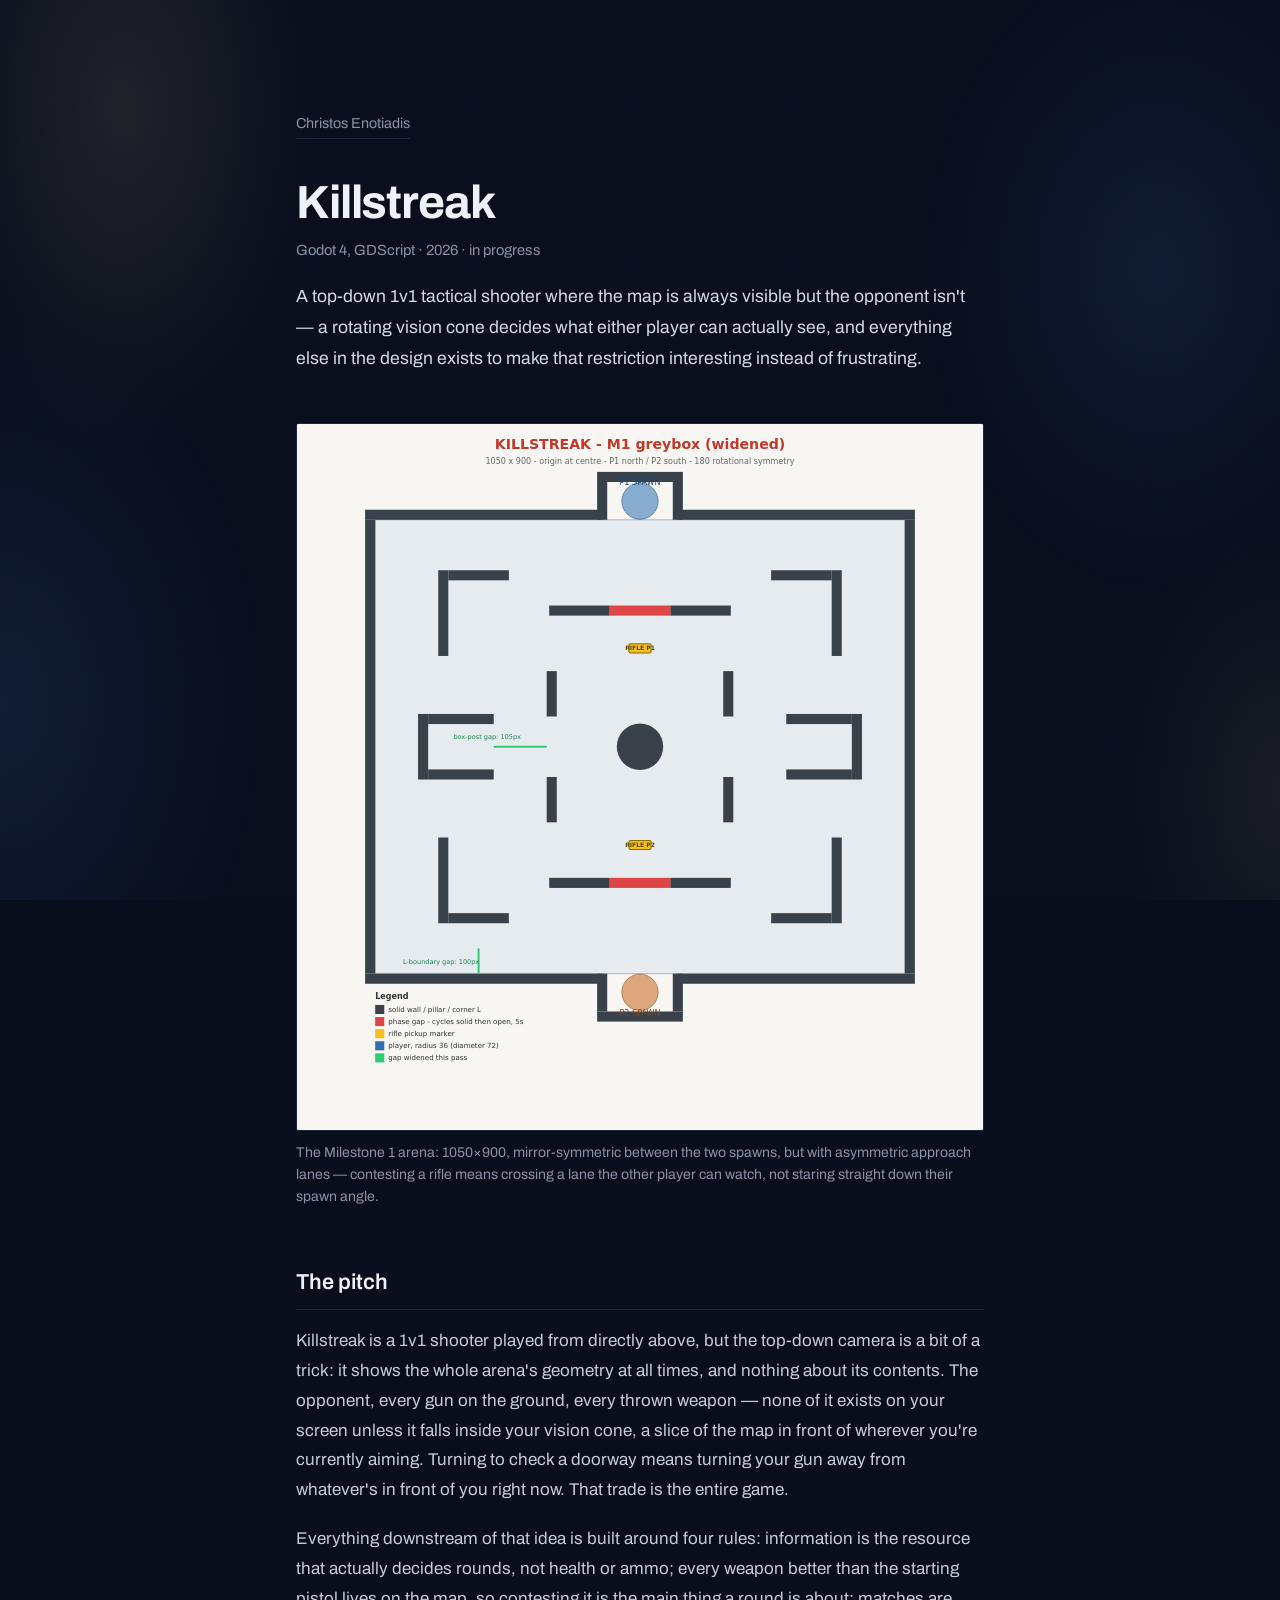
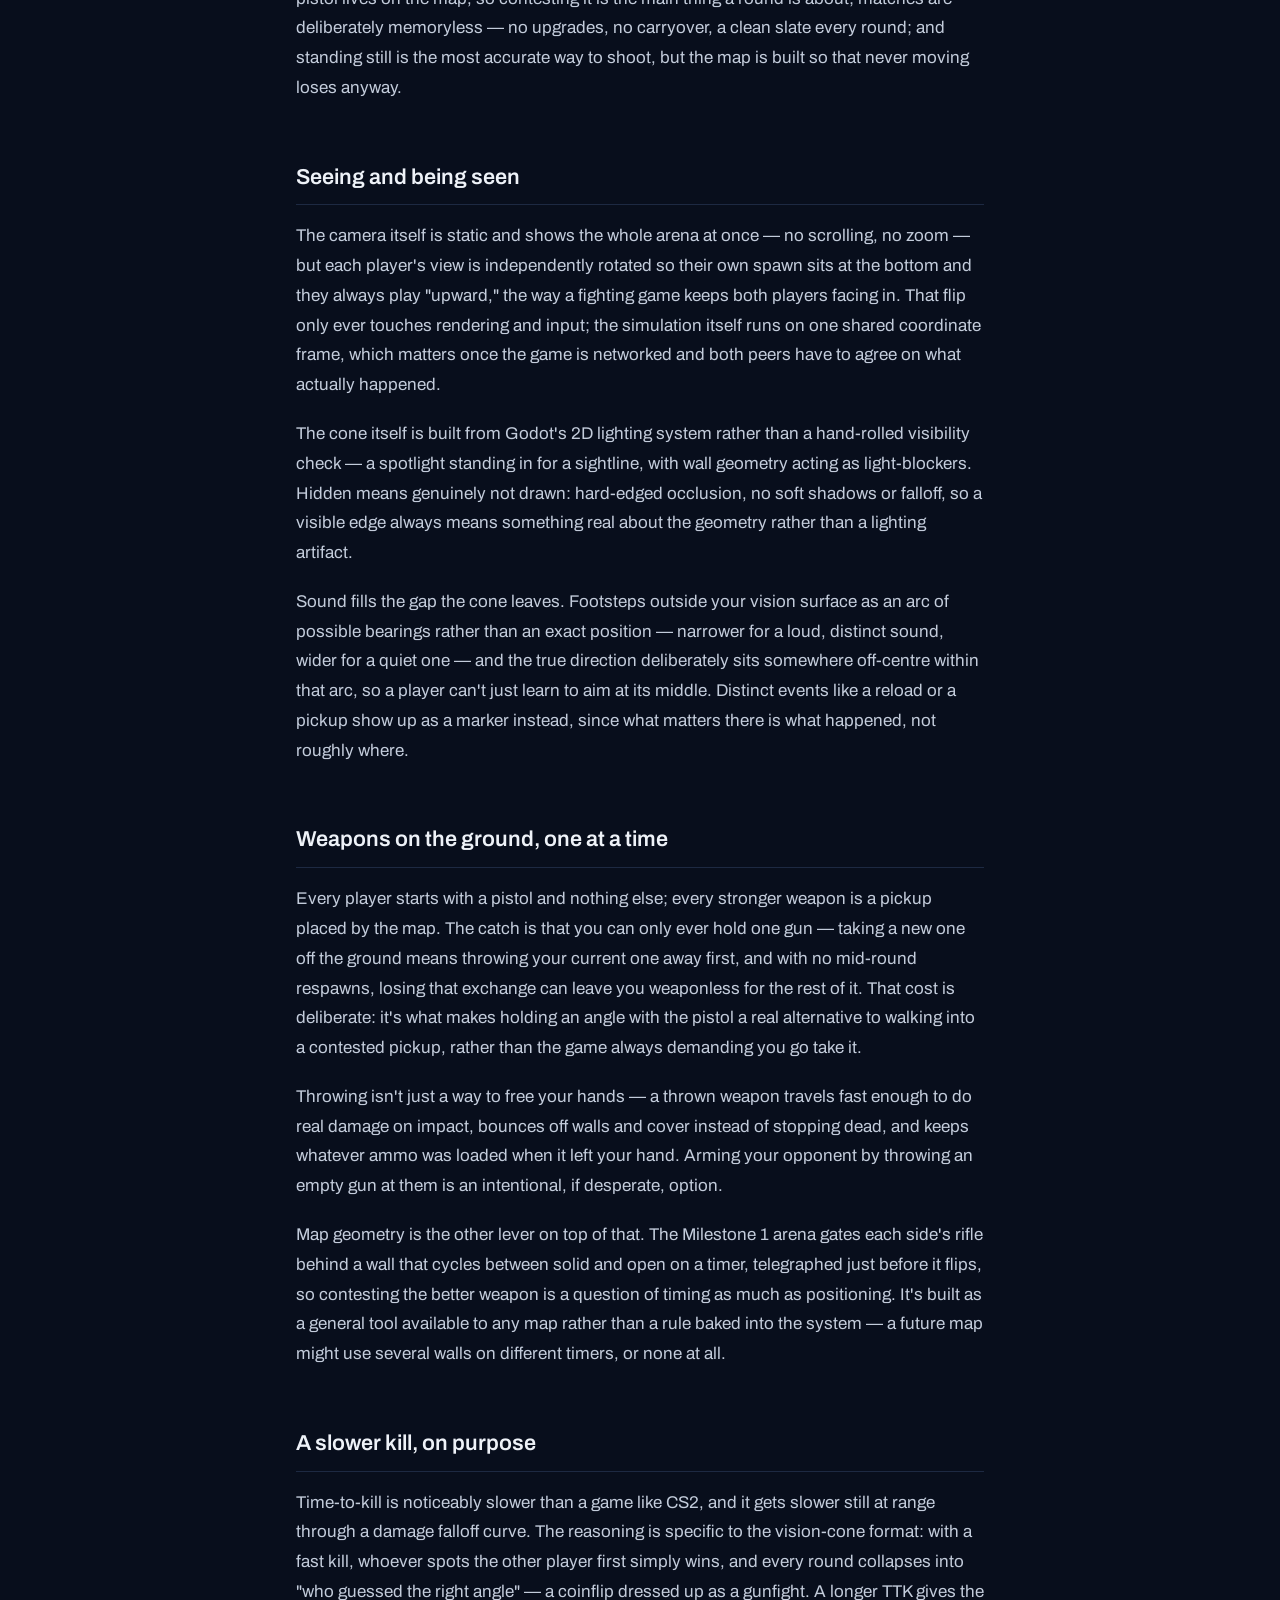
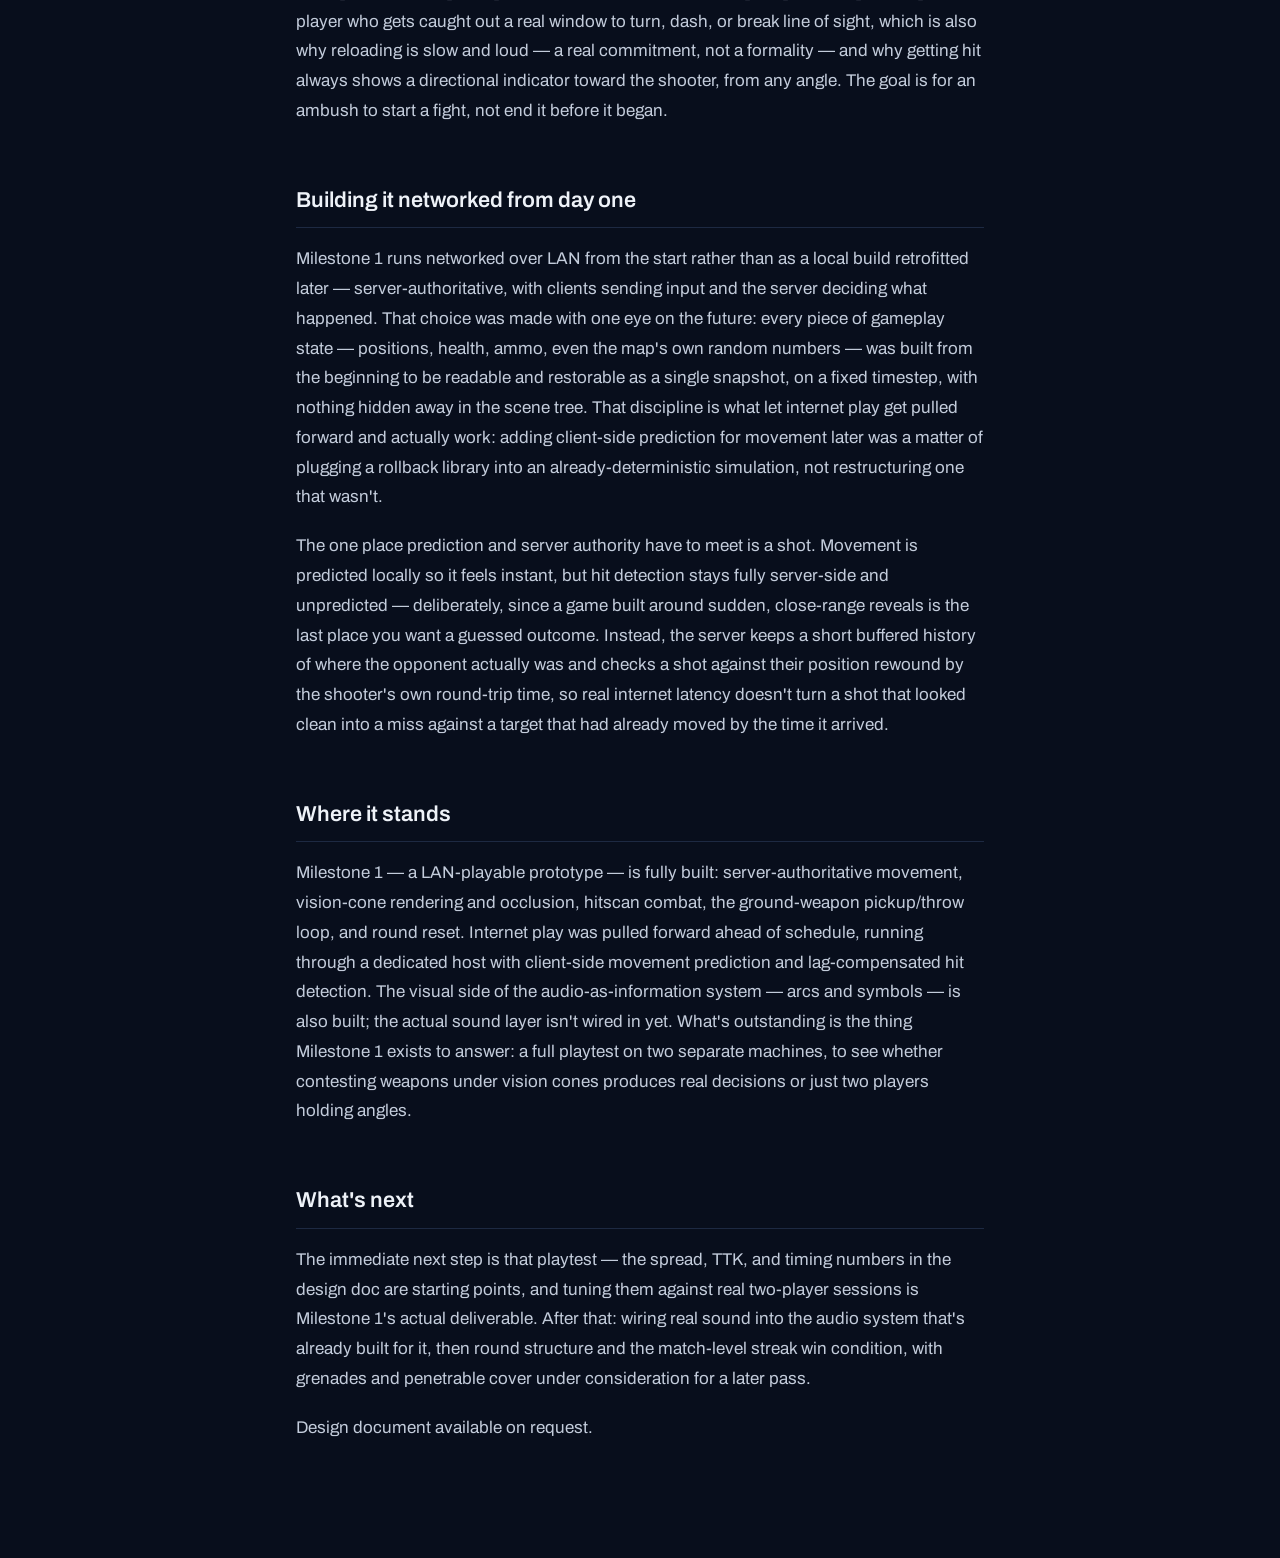
==== killstreak/killstreak.html @ 345179ff "Add Killstreak project page New writeup covering the vision-cone information design, ground-weapon e" ====
<!DOCTYPE html>
<html lang="en">
<head>
<meta charset="utf-8">
<meta name="viewport" content="width=device-width, initial-scale=1">
<title>Killstreak — Christos Enotiadis</title>
<meta name="description" content="A top-down 1v1 tactical shooter where a rotating vision cone decides what either player can see — server-authoritative networking, a ground-weapon economy, and sound standing in for sight.">
<link rel="preconnect" href="https://fonts.googleapis.com">
<link rel="preconnect" href="https://fonts.gstatic.com" crossorigin>
<link href="https://fonts.googleapis.com/css2?family=Archivo:wght@400;500;600&family=Archivo+Expanded:wght@600;700&display=swap" rel="stylesheet">
<link rel="stylesheet" href="/styles.css">
</head>
<body>

<div class="gutter gutter-left" aria-hidden="true"></div>
<div class="gutter gutter-right" aria-hidden="true"></div>
<div class="grain" aria-hidden="true"></div>

<main class="article">

  <a class="backlink" href="/">Christos Enotiadis</a>

  <header class="article-header">
    <h1>Killstreak</h1>
    <p class="article-meta">Godot 4, GDScript · 2026 · in progress</p>
    <p class="standfirst">A top-down 1v1 tactical shooter where the map is always visible but the opponent isn't — a rotating vision cone decides what either player can actually see, and everything else in the design exists to make that restriction interesting instead of frustrating.</p>
  </header>

  <figure>
    <img src="greybox.svg" alt="Top-down diagram of the Milestone 1 arena, showing mirrored spawns, a rifle pickup behind a phase wall on each side, corner cover, and a centre pillar">
    <figcaption>The Milestone 1 arena: 1050×900, mirror-symmetric between the two spawns, but with asymmetric approach lanes — contesting a rifle means crossing a lane the other player can watch, not staring straight down their spawn angle.</figcaption>
  </figure>

  <h2>The pitch</h2>

  <p>Killstreak is a 1v1 shooter played from directly above, but the top-down camera is a bit of a trick: it shows the whole arena's geometry at all times, and nothing about its contents. The opponent, every gun on the ground, every thrown weapon — none of it exists on your screen unless it falls inside your vision cone, a slice of the map in front of wherever you're currently aiming. Turning to check a doorway means turning your gun away from whatever's in front of you right now. That trade is the entire game.</p>

  <p>Everything downstream of that idea is built around four rules: information is the resource that actually decides rounds, not health or ammo; every weapon better than the starting pistol lives on the map, so contesting it is the main thing a round is about; matches are deliberately memoryless — no upgrades, no carryover, a clean slate every round; and standing still is the most accurate way to shoot, but the map is built so that never moving loses anyway.</p>

  <h2>Seeing and being seen</h2>

  <p>The camera itself is static and shows the whole arena at once — no scrolling, no zoom — but each player's view is independently rotated so their own spawn sits at the bottom and they always play "upward," the way a fighting game keeps both players facing in. That flip only ever touches rendering and input; the simulation itself runs on one shared coordinate frame, which matters once the game is networked and both peers have to agree on what actually happened.</p>

  <p>The cone itself is built from Godot's 2D lighting system rather than a hand-rolled visibility check — a spotlight standing in for a sightline, with wall geometry acting as light-blockers. Hidden means genuinely not drawn: hard-edged occlusion, no soft shadows or falloff, so a visible edge always means something real about the geometry rather than a lighting artifact.</p>

  <p>Sound fills the gap the cone leaves. Footsteps outside your vision surface as an arc of possible bearings rather than an exact position — narrower for a loud, distinct sound, wider for a quiet one — and the true direction deliberately sits somewhere off-centre within that arc, so a player can't just learn to aim at its middle. Distinct events like a reload or a pickup show up as a marker instead, since what matters there is what happened, not roughly where.</p>

  <h2>Weapons on the ground, one at a time</h2>

  <p>Every player starts with a pistol and nothing else; every stronger weapon is a pickup placed by the map. The catch is that you can only ever hold one gun — taking a new one off the ground means throwing your current one away first, and with no mid-round respawns, losing that exchange can leave you weaponless for the rest of it. That cost is deliberate: it's what makes holding an angle with the pistol a real alternative to walking into a contested pickup, rather than the game always demanding you go take it.</p>

  <p>Throwing isn't just a way to free your hands — a thrown weapon travels fast enough to do real damage on impact, bounces off walls and cover instead of stopping dead, and keeps whatever ammo was loaded when it left your hand. Arming your opponent by throwing an empty gun at them is an intentional, if desperate, option.</p>

  <p>Map geometry is the other lever on top of that. The Milestone 1 arena gates each side's rifle behind a wall that cycles between solid and open on a timer, telegraphed just before it flips, so contesting the better weapon is a question of timing as much as positioning. It's built as a general tool available to any map rather than a rule baked into the system — a future map might use several walls on different timers, or none at all.</p>

  <h2>A slower kill, on purpose</h2>

  <p>Time-to-kill is noticeably slower than a game like CS2, and it gets slower still at range through a damage falloff curve. The reasoning is specific to the vision-cone format: with a fast kill, whoever spots the other player first simply wins, and every round collapses into "who guessed the right angle" — a coinflip dressed up as a gunfight. A longer TTK gives the player who gets caught out a real window to turn, dash, or break line of sight, which is also why reloading is slow and loud — a real commitment, not a formality — and why getting hit always shows a directional indicator toward the shooter, from any angle. The goal is for an ambush to start a fight, not end it before it began.</p>

  <h2>Building it networked from day one</h2>

  <p>Milestone 1 runs networked over LAN from the start rather than as a local build retrofitted later — server-authoritative, with clients sending input and the server deciding what happened. That choice was made with one eye on the future: every piece of gameplay state — positions, health, ammo, even the map's own random numbers — was built from the beginning to be readable and restorable as a single snapshot, on a fixed timestep, with nothing hidden away in the scene tree. That discipline is what let internet play get pulled forward and actually work: adding client-side prediction for movement later was a matter of plugging a rollback library into an already-deterministic simulation, not restructuring one that wasn't.</p>

  <p>The one place prediction and server authority have to meet is a shot. Movement is predicted locally so it feels instant, but hit detection stays fully server-side and unpredicted — deliberately, since a game built around sudden, close-range reveals is the last place you want a guessed outcome. Instead, the server keeps a short buffered history of where the opponent actually was and checks a shot against their position rewound by the shooter's own round-trip time, so real internet latency doesn't turn a shot that looked clean into a miss against a target that had already moved by the time it arrived.</p>

  <h2>Where it stands</h2>

  <p>Milestone 1 — a LAN-playable prototype — is fully built: server-authoritative movement, vision-cone rendering and occlusion, hitscan combat, the ground-weapon pickup/throw loop, and round reset. Internet play was pulled forward ahead of schedule, running through a dedicated host with client-side movement prediction and lag-compensated hit detection. The visual side of the audio-as-information system — arcs and symbols — is also built; the actual sound layer isn't wired in yet. What's outstanding is the thing Milestone 1 exists to answer: a full playtest on two separate machines, to see whether contesting weapons under vision cones produces real decisions or just two players holding angles.</p>

  <h2>What's next</h2>

  <p>The immediate next step is that playtest — the spread, TTK, and timing numbers in the design doc are starting points, and tuning them against real two-player sessions is Milestone 1's actual deliverable. After that: wiring real sound into the audio system that's already built for it, then round structure and the match-level streak win condition, with grenades and penetrable cover under consideration for a later pass.</p>

  <p>Design document available on request.</p>

</main>

</body>
</html>
---- styles.css ----
/* ---------------------------------------------------------------
   Christos Enotiadis — bisbouras.github.io
   --------------------------------------------------------------- */

:root {
  --night:      #080e1c;  /* page background */
  --night-lift: #101a30;  /* raised surfaces, card fills */
  --ghost:      #16233f;  /* the Bisbo wordmark — just above the background */
  --beam:       #f0c98a;  /* warm light, used sparingly */
  --dust:       #d2d9e6;  /* body text */
  --dust-dim:   #8792a6;  /* secondary text */
  --edge:       #1d2942;  /* hairlines and card borders */
}

* { box-sizing: border-box; }

html {
  -webkit-text-size-adjust: 100%;
  scroll-behavior: smooth;
}

body {
  margin: 0;
  min-height: 100vh;
  background: var(--night);
  color: var(--dust);
  font-family: "Archivo", system-ui, sans-serif;
  font-size: 17px;
  line-height: 1.6;
  overflow-x: hidden;
}

/* ---------------------------------------------------------------
   Gutters — fixed light layers the content scrolls over
   --------------------------------------------------------------- */

.gutter {
  position: fixed;
  top: 0;
  bottom: 0;
  width: 32vw;
  pointer-events: none;
  z-index: 0;
}

.gutter-left {
  left: 0;
  background:
    radial-gradient(70% 55% at 30% 12%, rgba(240, 201, 138, 0.10), transparent 70%),
    radial-gradient(90% 60% at 0% 78%, rgba(70, 110, 190, 0.14), transparent 72%);
}

.gutter-right {
  right: 0;
  background:
    radial-gradient(80% 50% at 70% 30%, rgba(70, 110, 190, 0.13), transparent 72%),
    radial-gradient(60% 45% at 100% 88%, rgba(240, 201, 138, 0.07), transparent 70%);
}

@media (max-width: 900px) {
  .gutter { display: none; }
}

/* Fine grain over everything, per the renderer's unclamped estimator */
.grain {
  position: fixed;
  inset: 0;
  z-index: 1;
  pointer-events: none;
  opacity: 0.28;
  mix-blend-mode: overlay;
  background-image: url("data:image/svg+xml,%3Csvg xmlns='http://www.w3.org/2000/svg' width='160' height='160'%3E%3Cfilter id='n'%3E%3CfeTurbulence type='fractalNoise' baseFrequency='0.85' numOctaves='3'/%3E%3C/filter%3E%3Crect width='160' height='160' filter='url(%23n)' opacity='0.5'/%3E%3C/svg%3E");
}

/* ---------------------------------------------------------------
   Shell
   --------------------------------------------------------------- */

main {
  position: relative;
  z-index: 2;
  max-width: 42rem;
  margin: 0 auto;
  padding: clamp(3.5rem, 12vh, 7rem) 1.5rem 6rem;
}

/* ---------------------------------------------------------------
   Intro
   --------------------------------------------------------------- */

.intro {
  display: flex;
  align-items: flex-start;
  justify-content: space-between;
  gap: 2rem;
  margin-bottom: 3rem;
}

.nameplate { min-width: 0; }

h1 {
  font-family: "Archivo Expanded", "Archivo", system-ui, sans-serif;
  font-weight: 700;
  font-size: clamp(2.1rem, 7vw, 3.5rem);
  line-height: 0.95;
  letter-spacing: -0.025em;
  margin: 0;
  color: #eef2f8;
}

h1 span { display: block; }

.handle {
  font-family: "Archivo Expanded", "Archivo", system-ui, sans-serif;
  font-weight: 700;
  font-size: clamp(2.6rem, 9vw, 4.6rem);
  line-height: 0.9;
  letter-spacing: -0.03em;
  color: var(--ghost);
  margin: 0.15em 0 0 -0.035em;
  user-select: none;
}

.catchline {
  color: var(--dust);
  margin: 1.4rem 0 0;
  max-width: 30rem;
}

.portrait {
  flex: 0 0 auto;
  margin: 0;
  width: clamp(6rem, 16vw, 8.5rem);
}

.portrait img {
  display: block;
  width: 100%;
  aspect-ratio: 1 / 1;
  object-fit: cover;
  border-radius: 50%;
  background: var(--night-lift);
  border: 1px solid var(--edge);
}

@media (max-width: 560px) {
  .intro { flex-direction: column-reverse; align-items: flex-start; gap: 1.5rem; }
}

/* ---------------------------------------------------------------
   Bio
   --------------------------------------------------------------- */

.bio {
  color: var(--dust-dim);
  max-width: 34rem;
  margin: 0 0 4rem;
}

/* ---------------------------------------------------------------
   Sections
   --------------------------------------------------------------- */

.section { margin-bottom: 4rem; }

.section h2 {
  font-size: 0.95rem;
  font-weight: 600;
  color: var(--dust-dim);
  margin: 0 0 1.5rem;
  padding-bottom: 0.6rem;
  border-bottom: 1px solid var(--edge);
}

/* Work cards */

.cards {
  display: grid;
  grid-template-columns: repeat(auto-fit, minmax(15rem, 1fr));
  gap: 1rem;
}

.card {
  display: block;
  padding: 1.35rem 1.4rem 1.2rem;
  background: var(--night-lift);
  border: 1px solid var(--edge);
  border-radius: 3px;
  text-decoration: none;
  color: inherit;
}

.card:hover { border-color: rgba(240, 201, 138, 0.5); }

.card h3 {
  font-family: "Archivo Expanded", "Archivo", system-ui, sans-serif;
  font-weight: 600;
  font-size: 1.08rem;
  line-height: 1.25;
  margin: 0 0 0.6rem;
  color: #eef2f8;
}

.card p {
  margin: 0;
  font-size: 0.95rem;
  color: var(--dust-dim);
}

.card-meta {
  display: inline-block;
  color: var(--dust-dim) !important;
  border: 1px solid var(--edge);
  border-radius: 2px;
  padding: 0.15rem 0.5rem;
  opacity: 1;
}

/* Experience entries */

.entry h3 {
  font-family: "Archivo Expanded", "Archivo", system-ui, sans-serif;
  font-weight: 600;
  font-size: 1.08rem;
  margin: 0;
  color: #eef2f8;
}

.entry-role {
  font-family: "Archivo", system-ui, sans-serif;
  font-weight: 400;
  color: var(--dust-dim);
}

.entry-meta {
  margin: 0.2rem 0 0.7rem;
  font-size: 0.9rem;
  color: var(--dust-dim);
}

.entry p:last-child {
  margin: 0;
  color: var(--dust-dim);
  max-width: 34rem;
}

/* Contact */

.contact {
  display: flex;
  flex-wrap: wrap;
  gap: 1.5rem;
  margin: 0;
  padding: 0;
  list-style: none;
}

.contact a {
  color: var(--dust);
  text-decoration: none;
  border-bottom: 1px solid var(--edge);
  padding-bottom: 2px;
  font-size: 0.97rem;
}

.contact a:hover { border-bottom-color: var(--beam); }

/* ---------------------------------------------------------------
   Accessibility
   --------------------------------------------------------------- */

a:focus-visible {
  outline: 2px solid var(--beam);
  outline-offset: 3px;
  border-radius: 1px;
}

@media (prefers-reduced-motion: reduce) {
  html { scroll-behavior: auto; }
}

/* ---------------------------------------------------------------
   Long-form writeups
   --------------------------------------------------------------- */

.article {
  max-width: 46rem;
  line-height: 1.75;
  color: #c3ccdb;
}

.backlink {
  display: inline-block;
  margin-bottom: 2.5rem;
  font-size: 0.9rem;
  color: var(--dust-dim);
  text-decoration: none;
  border-bottom: 1px solid var(--edge);
  padding-bottom: 2px;
}

.backlink:hover { border-bottom-color: var(--beam); }

.article-header { margin-bottom: 3rem; }

.article-header h1 {
  font-size: clamp(1.9rem, 5.5vw, 2.9rem);
  line-height: 1.05;
  margin: 0 0 0.6rem;
}

.article-meta {
  margin: 0;
  font-size: 0.92rem;
  color: var(--dust-dim);
}

.standfirst {
  font-size: 1.1rem;
  color: var(--dust);
  margin: 1.6rem 0 0;
}

.article h2 {
  font-family: "Archivo Expanded", "Archivo", system-ui, sans-serif;
  font-weight: 600;
  font-size: 1.35rem;
  color: #eef2f8;
  margin: 3.5rem 0 1rem;
  padding-bottom: 0.5rem;
  border-bottom: 1px solid var(--edge);
}

.article p { margin: 0 0 1.2rem; }

.article ol {
  margin: 0 0 1.5rem;
  padding-left: 1.3rem;
}

.article ol li {
  margin-bottom: 1.1rem;
  padding-left: 0.3rem;
}

.article ol li::marker { color: var(--dust-dim); }

.article strong { color: #eef2f8; font-weight: 600; }

.article code {
  font-family: ui-monospace, "SFMono-Regular", Menlo, Consolas, monospace;
  font-size: 0.88em;
  background: var(--night-lift);
  border: 1px solid var(--edge);
  border-radius: 2px;
  padding: 0.08em 0.35em;
  color: #dbe3f0;
}

/* Figures */

.article figure {
  margin: 2rem 0;
}

.article figure img {
  display: block;
  width: 100%;
  height: auto;
  border: 1px solid var(--edge);
  border-radius: 2px;
  background: var(--night-lift);
}

.article figcaption {
  margin-top: 0.7rem;
  font-size: 0.88rem;
  line-height: 1.55;
  color: var(--dust-dim);
}

/* Side-by-side comparison rows */

.compare {
  display: grid;
  gap: 0.9rem;
  margin: 2rem 0;
}

.compare-2 { grid-template-columns: repeat(2, 1fr); }
.compare-3 { grid-template-columns: repeat(3, 1fr); }

.compare figure { margin: 0; }

.compare figcaption { margin-top: 0.5rem; font-size: 0.83rem; }

@media (max-width: 640px) {
  .compare-2,
  .compare-3 { grid-template-columns: 1fr; }
}
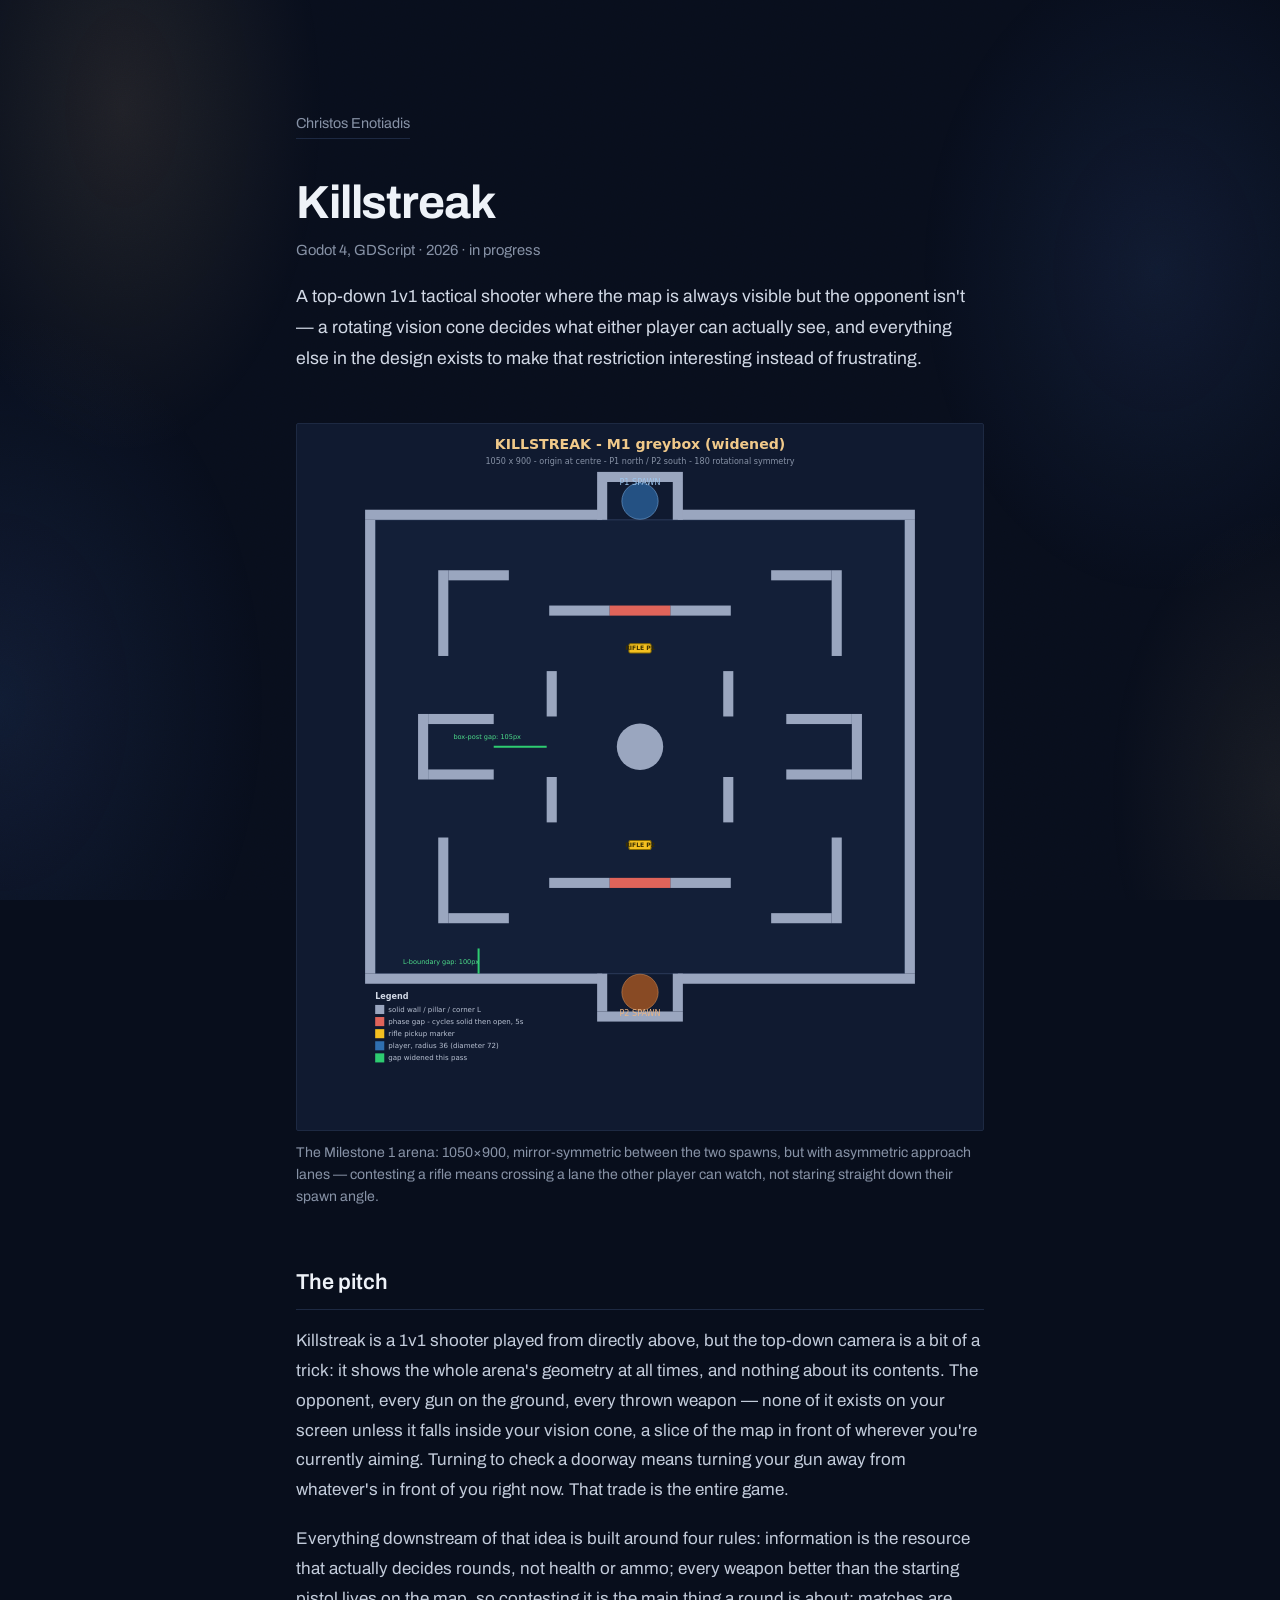
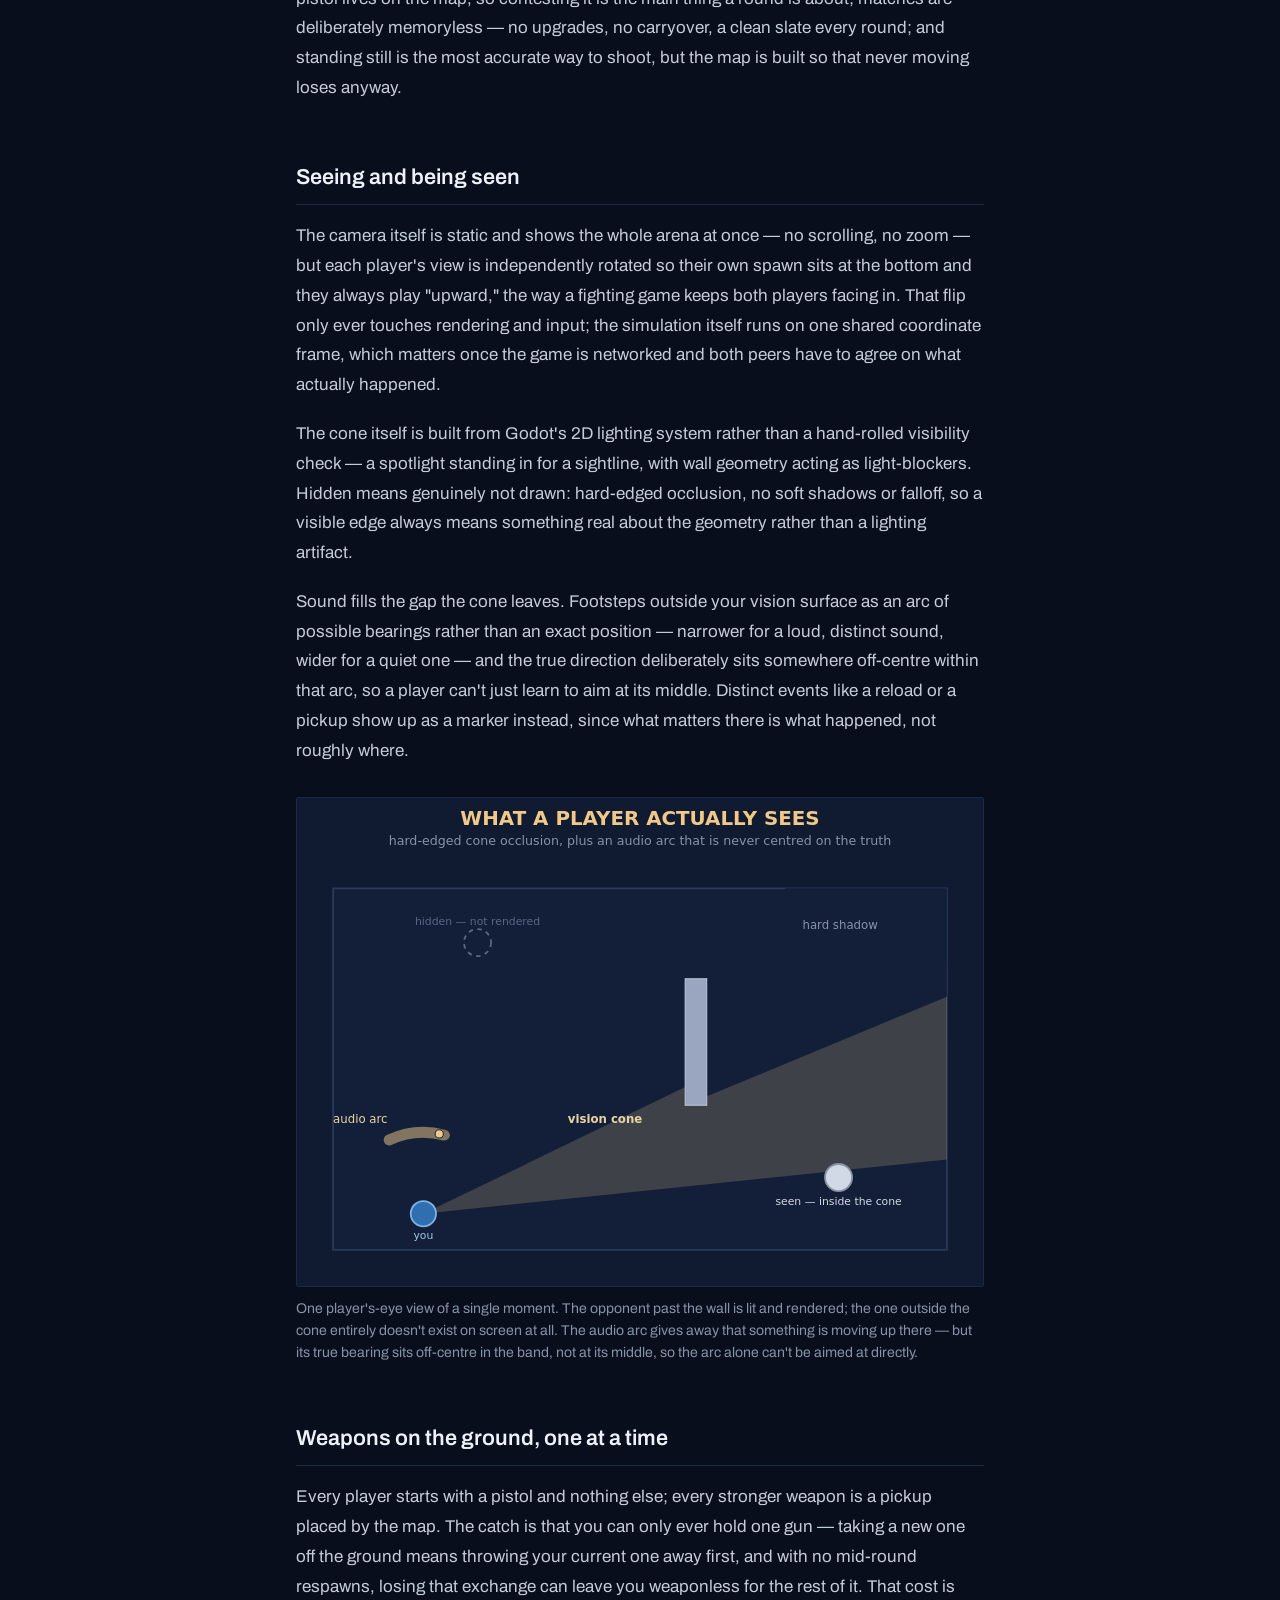
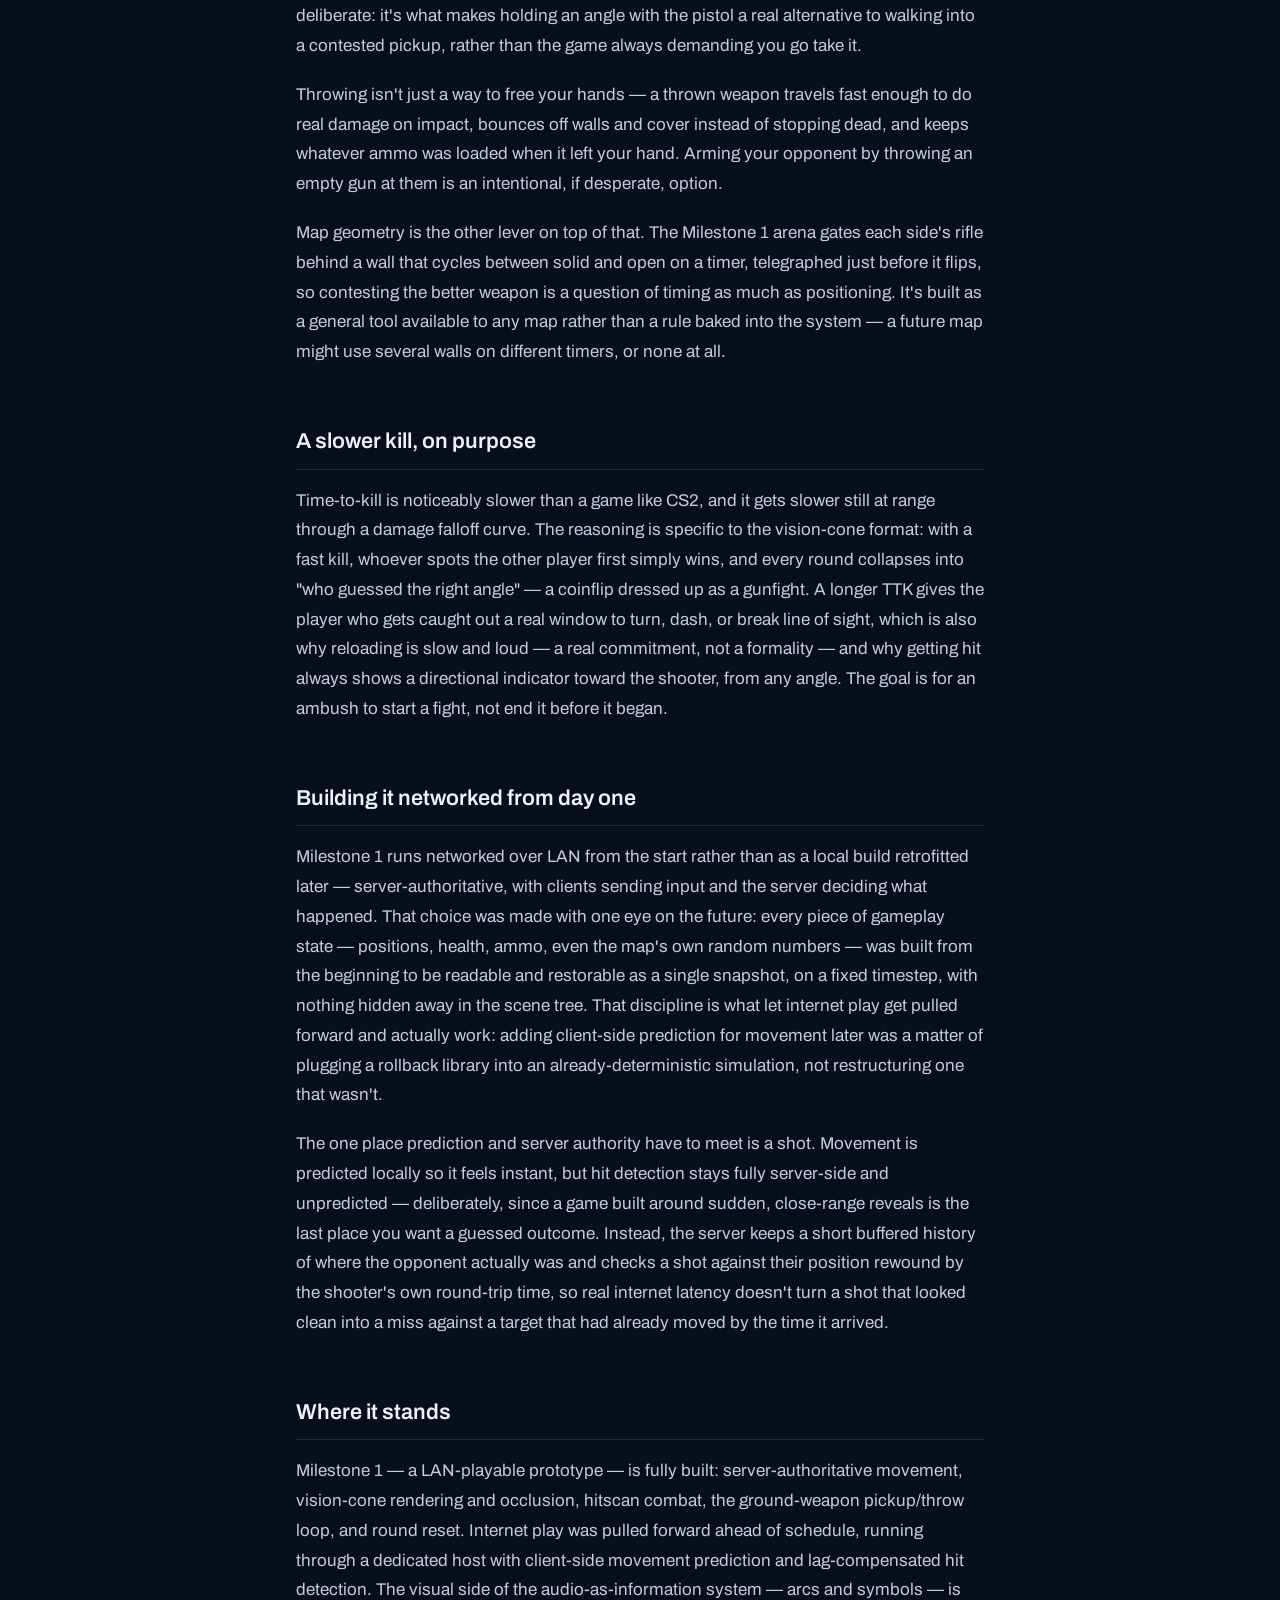
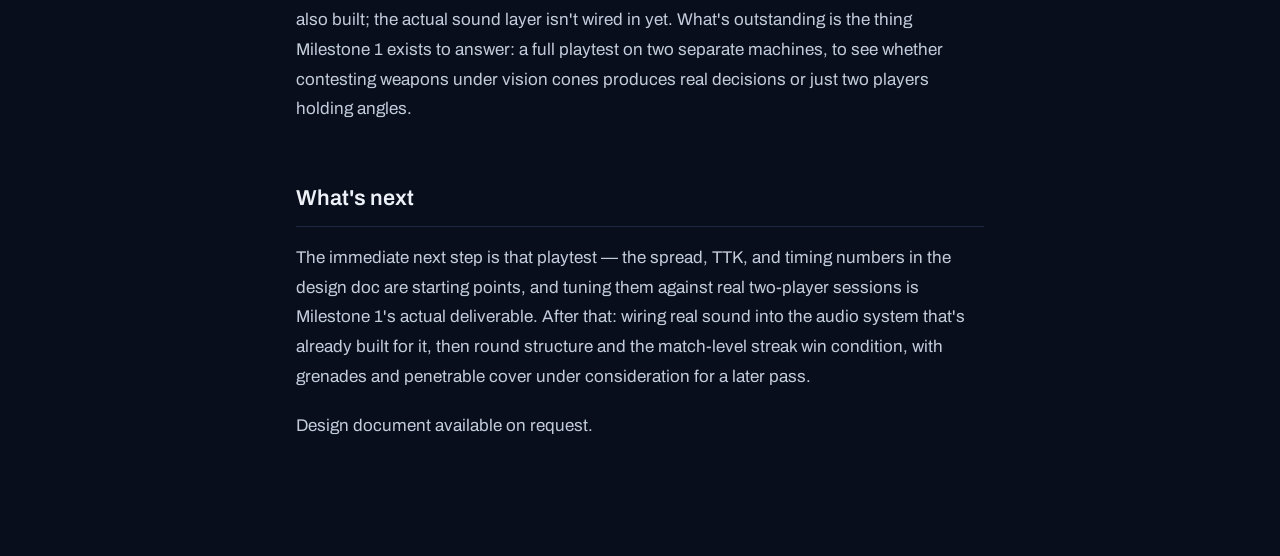
==== commit 19918823: "Restyle Killstreak page to match site's dark theme The arena diagram had a baked-in light background" ====
--- a/killstreak/killstreak.html
+++ b/killstreak/killstreak.html
@@ -45,6 +45,11 @@
 
   <p>Sound fills the gap the cone leaves. Footsteps outside your vision surface as an arc of possible bearings rather than an exact position — narrower for a loud, distinct sound, wider for a quiet one — and the true direction deliberately sits somewhere off-centre within that arc, so a player can't just learn to aim at its middle. Distinct events like a reload or a pickup show up as a marker instead, since what matters there is what happened, not roughly where.</p>
 
+  <figure>
+    <img src="vision-cone.svg" alt="Diagram of a player's vision cone hard-clipped by a wall's shadow, with a visible opponent inside the cone, a hidden opponent outside it, and an audio arc whose true bearing sits off-centre within the band">
+    <figcaption>One player's-eye view of a single moment. The opponent past the wall is lit and rendered; the one outside the cone entirely doesn't exist on screen at all. The audio arc gives away that something is moving up there — but its true bearing sits off-centre in the band, not at its middle, so the arc alone can't be aimed at directly.</figcaption>
+  </figure>
+
   <h2>Weapons on the ground, one at a time</h2>
 
   <p>Every player starts with a pistol and nothing else; every stronger weapon is a pickup placed by the map. The catch is that you can only ever hold one gun — taking a new one off the ground means throwing your current one away first, and with no mid-round respawns, losing that exchange can leave you weaponless for the rest of it. That cost is deliberate: it's what makes holding an angle with the pistol a real alternative to walking into a contested pickup, rather than the game always demanding you go take it.</p>
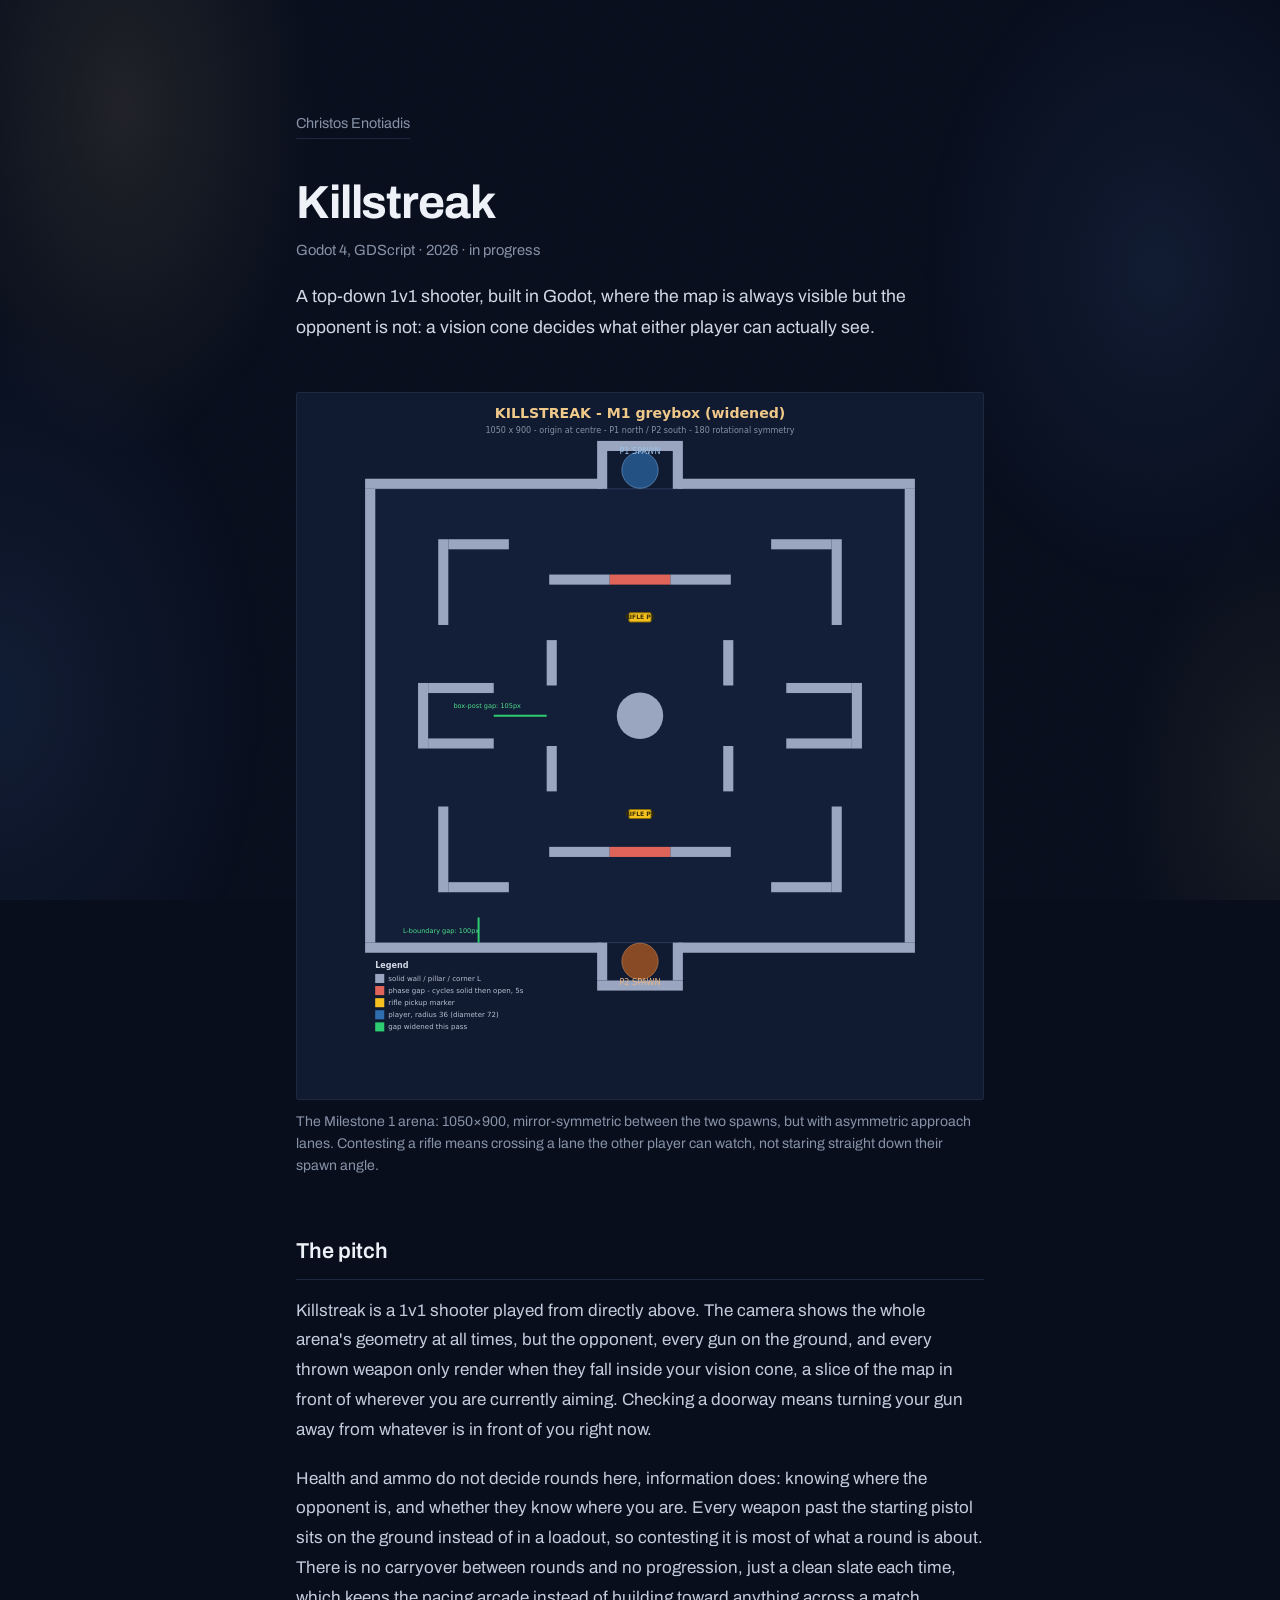
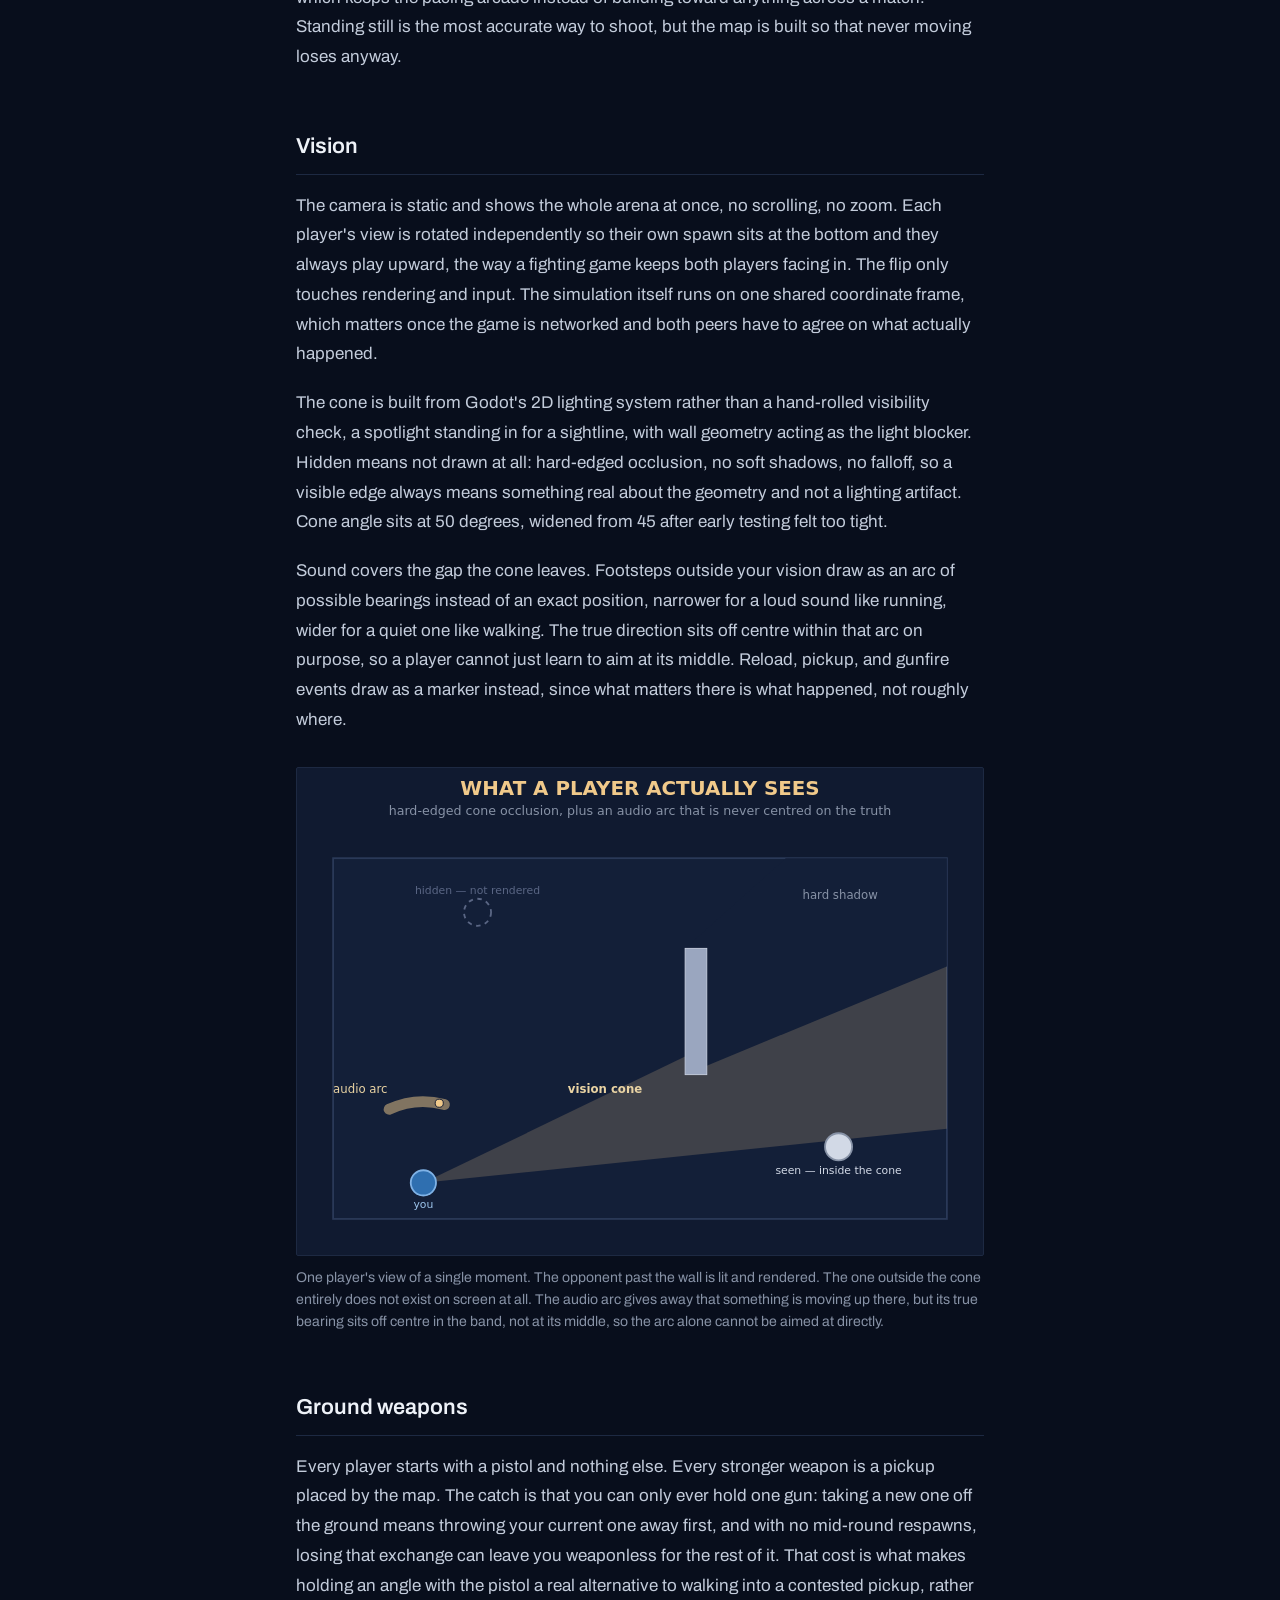
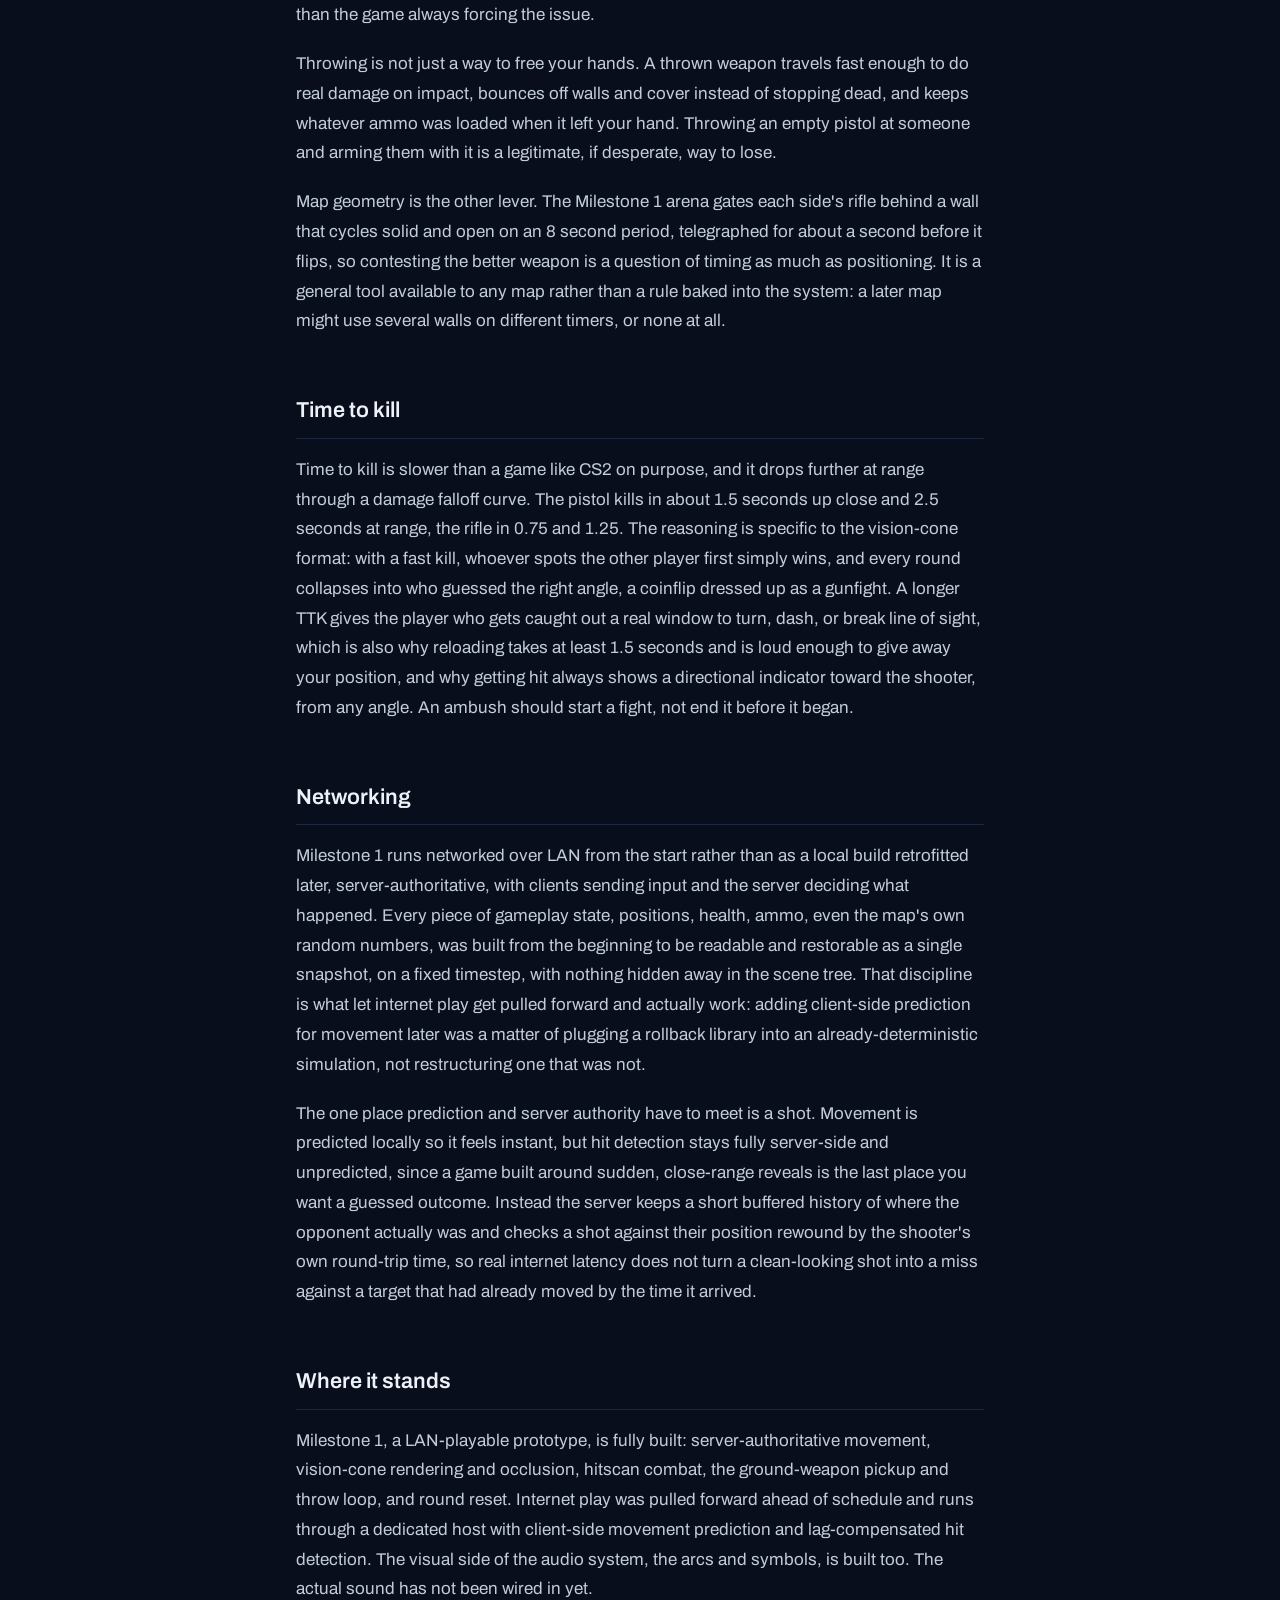
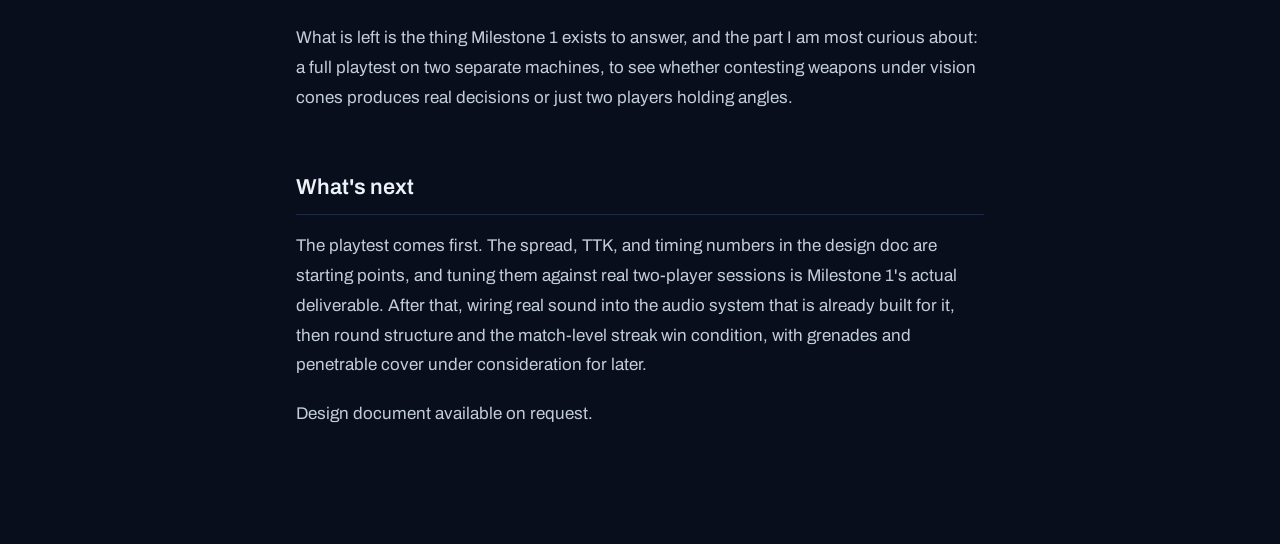
==== commit 1cdbf203: "Rewrite Killstreak page in the site's actual writing voice Matched vpt.html's style: no em dashes, n" ====
--- a/killstreak/killstreak.html
+++ b/killstreak/killstreak.html
@@ -4,7 +4,7 @@
 <meta charset="utf-8">
 <meta name="viewport" content="width=device-width, initial-scale=1">
 <title>Killstreak — Christos Enotiadis</title>
-<meta name="description" content="A top-down 1v1 tactical shooter where a rotating vision cone decides what either player can see — server-authoritative networking, a ground-weapon economy, and sound standing in for sight.">
+<meta name="description" content="A top-down 1v1 tactical shooter where a vision cone decides what either player can see. Server-authoritative networking, a ground-weapon economy, and sound standing in for sight.">
 <link rel="preconnect" href="https://fonts.googleapis.com">
 <link rel="preconnect" href="https://fonts.gstatic.com" crossorigin>
 <link href="https://fonts.googleapis.com/css2?family=Archivo:wght@400;500;600&family=Archivo+Expanded:wght@600;700&display=swap" rel="stylesheet">
@@ -23,58 +23,60 @@
   <header class="article-header">
     <h1>Killstreak</h1>
     <p class="article-meta">Godot 4, GDScript · 2026 · in progress</p>
-    <p class="standfirst">A top-down 1v1 tactical shooter where the map is always visible but the opponent isn't — a rotating vision cone decides what either player can actually see, and everything else in the design exists to make that restriction interesting instead of frustrating.</p>
+    <p class="standfirst">A top-down 1v1 shooter, built in Godot, where the map is always visible but the opponent is not: a vision cone decides what either player can actually see.</p>
   </header>
 
   <figure>
     <img src="greybox.svg" alt="Top-down diagram of the Milestone 1 arena, showing mirrored spawns, a rifle pickup behind a phase wall on each side, corner cover, and a centre pillar">
-    <figcaption>The Milestone 1 arena: 1050×900, mirror-symmetric between the two spawns, but with asymmetric approach lanes — contesting a rifle means crossing a lane the other player can watch, not staring straight down their spawn angle.</figcaption>
+    <figcaption>The Milestone 1 arena: 1050×900, mirror-symmetric between the two spawns, but with asymmetric approach lanes. Contesting a rifle means crossing a lane the other player can watch, not staring straight down their spawn angle.</figcaption>
   </figure>
 
   <h2>The pitch</h2>
 
-  <p>Killstreak is a 1v1 shooter played from directly above, but the top-down camera is a bit of a trick: it shows the whole arena's geometry at all times, and nothing about its contents. The opponent, every gun on the ground, every thrown weapon — none of it exists on your screen unless it falls inside your vision cone, a slice of the map in front of wherever you're currently aiming. Turning to check a doorway means turning your gun away from whatever's in front of you right now. That trade is the entire game.</p>
+  <p>Killstreak is a 1v1 shooter played from directly above. The camera shows the whole arena's geometry at all times, but the opponent, every gun on the ground, and every thrown weapon only render when they fall inside your vision cone, a slice of the map in front of wherever you are currently aiming. Checking a doorway means turning your gun away from whatever is in front of you right now.</p>
 
-  <p>Everything downstream of that idea is built around four rules: information is the resource that actually decides rounds, not health or ammo; every weapon better than the starting pistol lives on the map, so contesting it is the main thing a round is about; matches are deliberately memoryless — no upgrades, no carryover, a clean slate every round; and standing still is the most accurate way to shoot, but the map is built so that never moving loses anyway.</p>
+  <p>Health and ammo do not decide rounds here, information does: knowing where the opponent is, and whether they know where you are. Every weapon past the starting pistol sits on the ground instead of in a loadout, so contesting it is most of what a round is about. There is no carryover between rounds and no progression, just a clean slate each time, which keeps the pacing arcade instead of building toward anything across a match. Standing still is the most accurate way to shoot, but the map is built so that never moving loses anyway.</p>
 
-  <h2>Seeing and being seen</h2>
+  <h2>Vision</h2>
 
-  <p>The camera itself is static and shows the whole arena at once — no scrolling, no zoom — but each player's view is independently rotated so their own spawn sits at the bottom and they always play "upward," the way a fighting game keeps both players facing in. That flip only ever touches rendering and input; the simulation itself runs on one shared coordinate frame, which matters once the game is networked and both peers have to agree on what actually happened.</p>
+  <p>The camera is static and shows the whole arena at once, no scrolling, no zoom. Each player's view is rotated independently so their own spawn sits at the bottom and they always play upward, the way a fighting game keeps both players facing in. The flip only touches rendering and input. The simulation itself runs on one shared coordinate frame, which matters once the game is networked and both peers have to agree on what actually happened.</p>
 
-  <p>The cone itself is built from Godot's 2D lighting system rather than a hand-rolled visibility check — a spotlight standing in for a sightline, with wall geometry acting as light-blockers. Hidden means genuinely not drawn: hard-edged occlusion, no soft shadows or falloff, so a visible edge always means something real about the geometry rather than a lighting artifact.</p>
+  <p>The cone is built from Godot's 2D lighting system rather than a hand-rolled visibility check, a spotlight standing in for a sightline, with wall geometry acting as the light blocker. Hidden means not drawn at all: hard-edged occlusion, no soft shadows, no falloff, so a visible edge always means something real about the geometry and not a lighting artifact. Cone angle sits at 50 degrees, widened from 45 after early testing felt too tight.</p>
 
-  <p>Sound fills the gap the cone leaves. Footsteps outside your vision surface as an arc of possible bearings rather than an exact position — narrower for a loud, distinct sound, wider for a quiet one — and the true direction deliberately sits somewhere off-centre within that arc, so a player can't just learn to aim at its middle. Distinct events like a reload or a pickup show up as a marker instead, since what matters there is what happened, not roughly where.</p>
+  <p>Sound covers the gap the cone leaves. Footsteps outside your vision draw as an arc of possible bearings instead of an exact position, narrower for a loud sound like running, wider for a quiet one like walking. The true direction sits off centre within that arc on purpose, so a player cannot just learn to aim at its middle. Reload, pickup, and gunfire events draw as a marker instead, since what matters there is what happened, not roughly where.</p>
 
   <figure>
     <img src="vision-cone.svg" alt="Diagram of a player's vision cone hard-clipped by a wall's shadow, with a visible opponent inside the cone, a hidden opponent outside it, and an audio arc whose true bearing sits off-centre within the band">
-    <figcaption>One player's-eye view of a single moment. The opponent past the wall is lit and rendered; the one outside the cone entirely doesn't exist on screen at all. The audio arc gives away that something is moving up there — but its true bearing sits off-centre in the band, not at its middle, so the arc alone can't be aimed at directly.</figcaption>
+    <figcaption>One player's view of a single moment. The opponent past the wall is lit and rendered. The one outside the cone entirely does not exist on screen at all. The audio arc gives away that something is moving up there, but its true bearing sits off centre in the band, not at its middle, so the arc alone cannot be aimed at directly.</figcaption>
   </figure>
 
-  <h2>Weapons on the ground, one at a time</h2>
+  <h2>Ground weapons</h2>
 
-  <p>Every player starts with a pistol and nothing else; every stronger weapon is a pickup placed by the map. The catch is that you can only ever hold one gun — taking a new one off the ground means throwing your current one away first, and with no mid-round respawns, losing that exchange can leave you weaponless for the rest of it. That cost is deliberate: it's what makes holding an angle with the pistol a real alternative to walking into a contested pickup, rather than the game always demanding you go take it.</p>
+  <p>Every player starts with a pistol and nothing else. Every stronger weapon is a pickup placed by the map. The catch is that you can only ever hold one gun: taking a new one off the ground means throwing your current one away first, and with no mid-round respawns, losing that exchange can leave you weaponless for the rest of it. That cost is what makes holding an angle with the pistol a real alternative to walking into a contested pickup, rather than the game always forcing the issue.</p>
 
-  <p>Throwing isn't just a way to free your hands — a thrown weapon travels fast enough to do real damage on impact, bounces off walls and cover instead of stopping dead, and keeps whatever ammo was loaded when it left your hand. Arming your opponent by throwing an empty gun at them is an intentional, if desperate, option.</p>
+  <p>Throwing is not just a way to free your hands. A thrown weapon travels fast enough to do real damage on impact, bounces off walls and cover instead of stopping dead, and keeps whatever ammo was loaded when it left your hand. Throwing an empty pistol at someone and arming them with it is a legitimate, if desperate, way to lose.</p>
 
-  <p>Map geometry is the other lever on top of that. The Milestone 1 arena gates each side's rifle behind a wall that cycles between solid and open on a timer, telegraphed just before it flips, so contesting the better weapon is a question of timing as much as positioning. It's built as a general tool available to any map rather than a rule baked into the system — a future map might use several walls on different timers, or none at all.</p>
+  <p>Map geometry is the other lever. The Milestone 1 arena gates each side's rifle behind a wall that cycles solid and open on an 8 second period, telegraphed for about a second before it flips, so contesting the better weapon is a question of timing as much as positioning. It is a general tool available to any map rather than a rule baked into the system: a later map might use several walls on different timers, or none at all.</p>
 
-  <h2>A slower kill, on purpose</h2>
+  <h2>Time to kill</h2>
 
-  <p>Time-to-kill is noticeably slower than a game like CS2, and it gets slower still at range through a damage falloff curve. The reasoning is specific to the vision-cone format: with a fast kill, whoever spots the other player first simply wins, and every round collapses into "who guessed the right angle" — a coinflip dressed up as a gunfight. A longer TTK gives the player who gets caught out a real window to turn, dash, or break line of sight, which is also why reloading is slow and loud — a real commitment, not a formality — and why getting hit always shows a directional indicator toward the shooter, from any angle. The goal is for an ambush to start a fight, not end it before it began.</p>
+  <p>Time to kill is slower than a game like CS2 on purpose, and it drops further at range through a damage falloff curve. The pistol kills in about 1.5 seconds up close and 2.5 seconds at range, the rifle in 0.75 and 1.25. The reasoning is specific to the vision-cone format: with a fast kill, whoever spots the other player first simply wins, and every round collapses into who guessed the right angle, a coinflip dressed up as a gunfight. A longer TTK gives the player who gets caught out a real window to turn, dash, or break line of sight, which is also why reloading takes at least 1.5 seconds and is loud enough to give away your position, and why getting hit always shows a directional indicator toward the shooter, from any angle. An ambush should start a fight, not end it before it began.</p>
 
-  <h2>Building it networked from day one</h2>
+  <h2>Networking</h2>
 
-  <p>Milestone 1 runs networked over LAN from the start rather than as a local build retrofitted later — server-authoritative, with clients sending input and the server deciding what happened. That choice was made with one eye on the future: every piece of gameplay state — positions, health, ammo, even the map's own random numbers — was built from the beginning to be readable and restorable as a single snapshot, on a fixed timestep, with nothing hidden away in the scene tree. That discipline is what let internet play get pulled forward and actually work: adding client-side prediction for movement later was a matter of plugging a rollback library into an already-deterministic simulation, not restructuring one that wasn't.</p>
+  <p>Milestone 1 runs networked over LAN from the start rather than as a local build retrofitted later, server-authoritative, with clients sending input and the server deciding what happened. Every piece of gameplay state, positions, health, ammo, even the map's own random numbers, was built from the beginning to be readable and restorable as a single snapshot, on a fixed timestep, with nothing hidden away in the scene tree. That discipline is what let internet play get pulled forward and actually work: adding client-side prediction for movement later was a matter of plugging a rollback library into an already-deterministic simulation, not restructuring one that was not.</p>
 
-  <p>The one place prediction and server authority have to meet is a shot. Movement is predicted locally so it feels instant, but hit detection stays fully server-side and unpredicted — deliberately, since a game built around sudden, close-range reveals is the last place you want a guessed outcome. Instead, the server keeps a short buffered history of where the opponent actually was and checks a shot against their position rewound by the shooter's own round-trip time, so real internet latency doesn't turn a shot that looked clean into a miss against a target that had already moved by the time it arrived.</p>
+  <p>The one place prediction and server authority have to meet is a shot. Movement is predicted locally so it feels instant, but hit detection stays fully server-side and unpredicted, since a game built around sudden, close-range reveals is the last place you want a guessed outcome. Instead the server keeps a short buffered history of where the opponent actually was and checks a shot against their position rewound by the shooter's own round-trip time, so real internet latency does not turn a clean-looking shot into a miss against a target that had already moved by the time it arrived.</p>
 
   <h2>Where it stands</h2>
 
-  <p>Milestone 1 — a LAN-playable prototype — is fully built: server-authoritative movement, vision-cone rendering and occlusion, hitscan combat, the ground-weapon pickup/throw loop, and round reset. Internet play was pulled forward ahead of schedule, running through a dedicated host with client-side movement prediction and lag-compensated hit detection. The visual side of the audio-as-information system — arcs and symbols — is also built; the actual sound layer isn't wired in yet. What's outstanding is the thing Milestone 1 exists to answer: a full playtest on two separate machines, to see whether contesting weapons under vision cones produces real decisions or just two players holding angles.</p>
+  <p>Milestone 1, a LAN-playable prototype, is fully built: server-authoritative movement, vision-cone rendering and occlusion, hitscan combat, the ground-weapon pickup and throw loop, and round reset. Internet play was pulled forward ahead of schedule and runs through a dedicated host with client-side movement prediction and lag-compensated hit detection. The visual side of the audio system, the arcs and symbols, is built too. The actual sound has not been wired in yet.</p>
+
+  <p>What is left is the thing Milestone 1 exists to answer, and the part I am most curious about: a full playtest on two separate machines, to see whether contesting weapons under vision cones produces real decisions or just two players holding angles.</p>
 
   <h2>What's next</h2>
 
-  <p>The immediate next step is that playtest — the spread, TTK, and timing numbers in the design doc are starting points, and tuning them against real two-player sessions is Milestone 1's actual deliverable. After that: wiring real sound into the audio system that's already built for it, then round structure and the match-level streak win condition, with grenades and penetrable cover under consideration for a later pass.</p>
+  <p>The playtest comes first. The spread, TTK, and timing numbers in the design doc are starting points, and tuning them against real two-player sessions is Milestone 1's actual deliverable. After that, wiring real sound into the audio system that is already built for it, then round structure and the match-level streak win condition, with grenades and penetrable cover under consideration for later.</p>
 
   <p>Design document available on request.</p>
 
--- a/styles.css
+++ b/styles.css
@@ -176,7 +176,7 @@
 
 .cards {
   display: grid;
-  grid-template-columns: repeat(auto-fit, minmax(15rem, 1fr));
+  grid-template-columns: 1fr;
   gap: 1rem;
 }
 
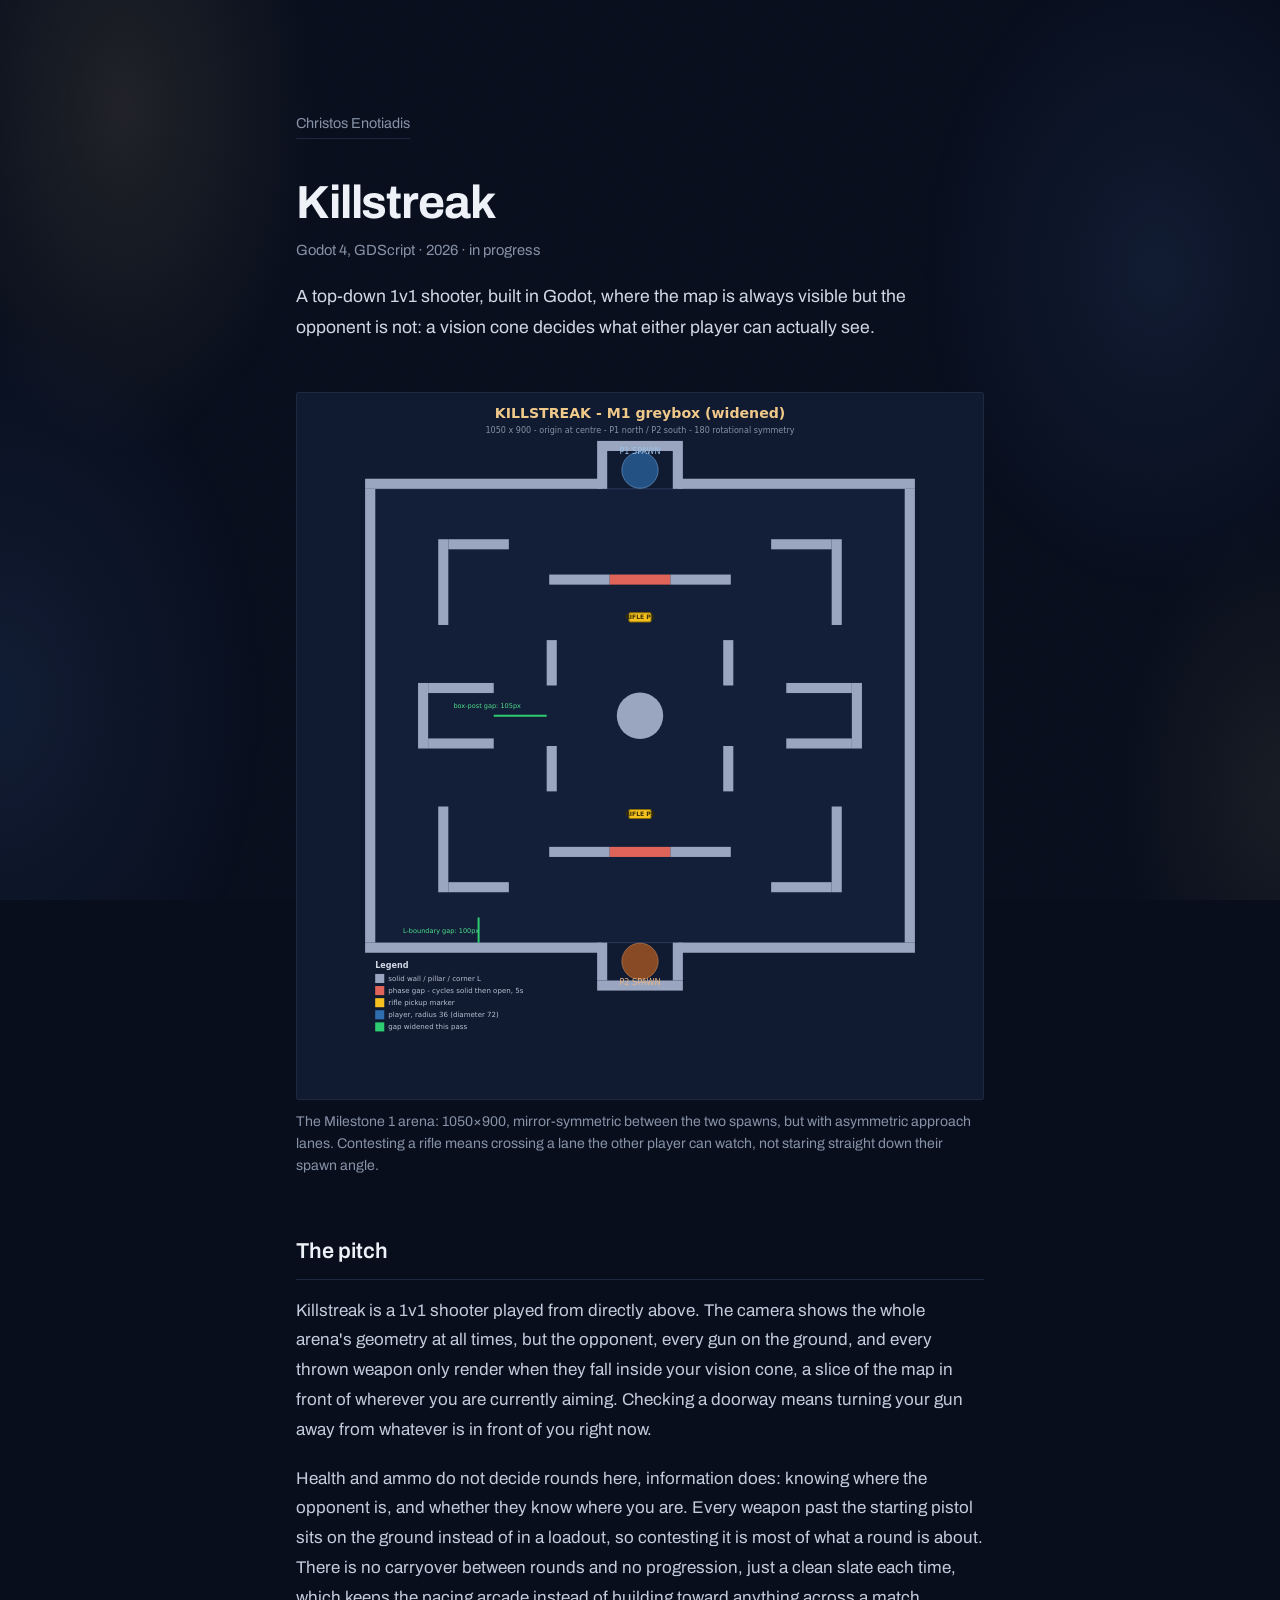
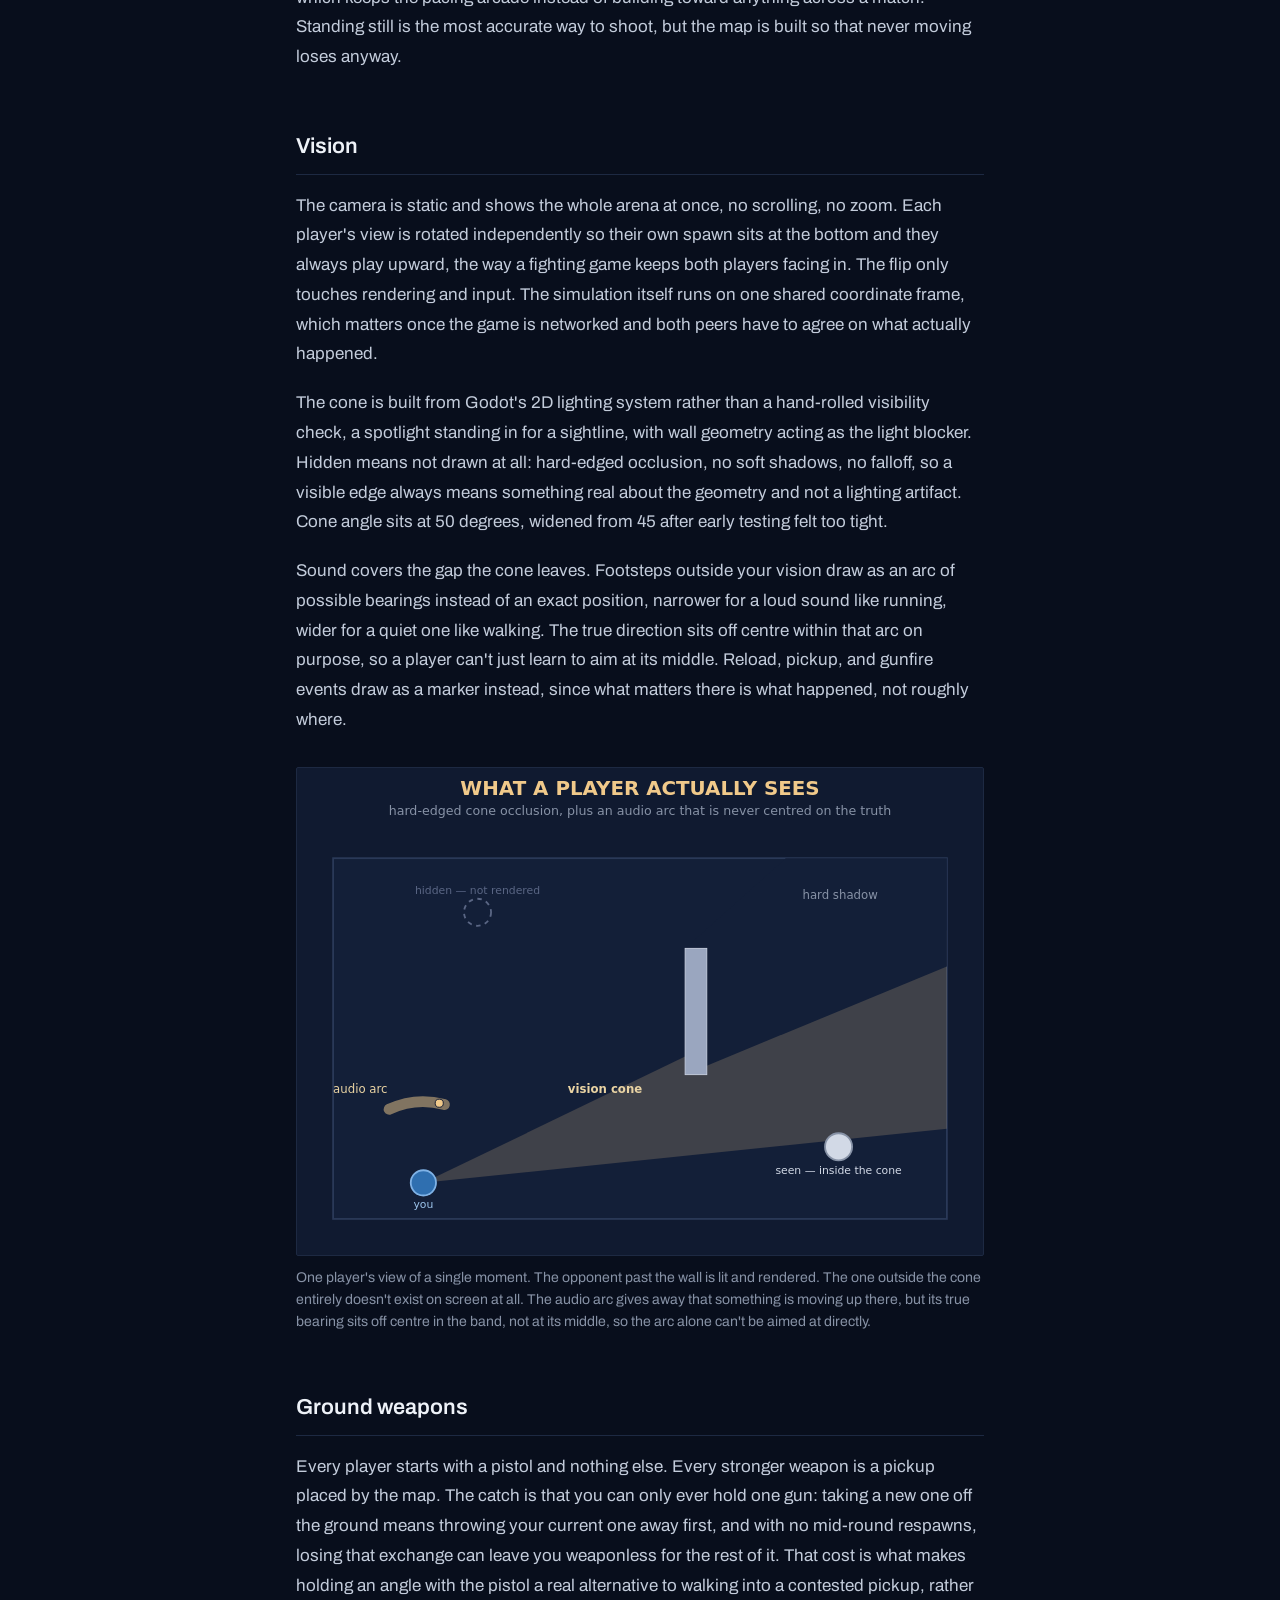
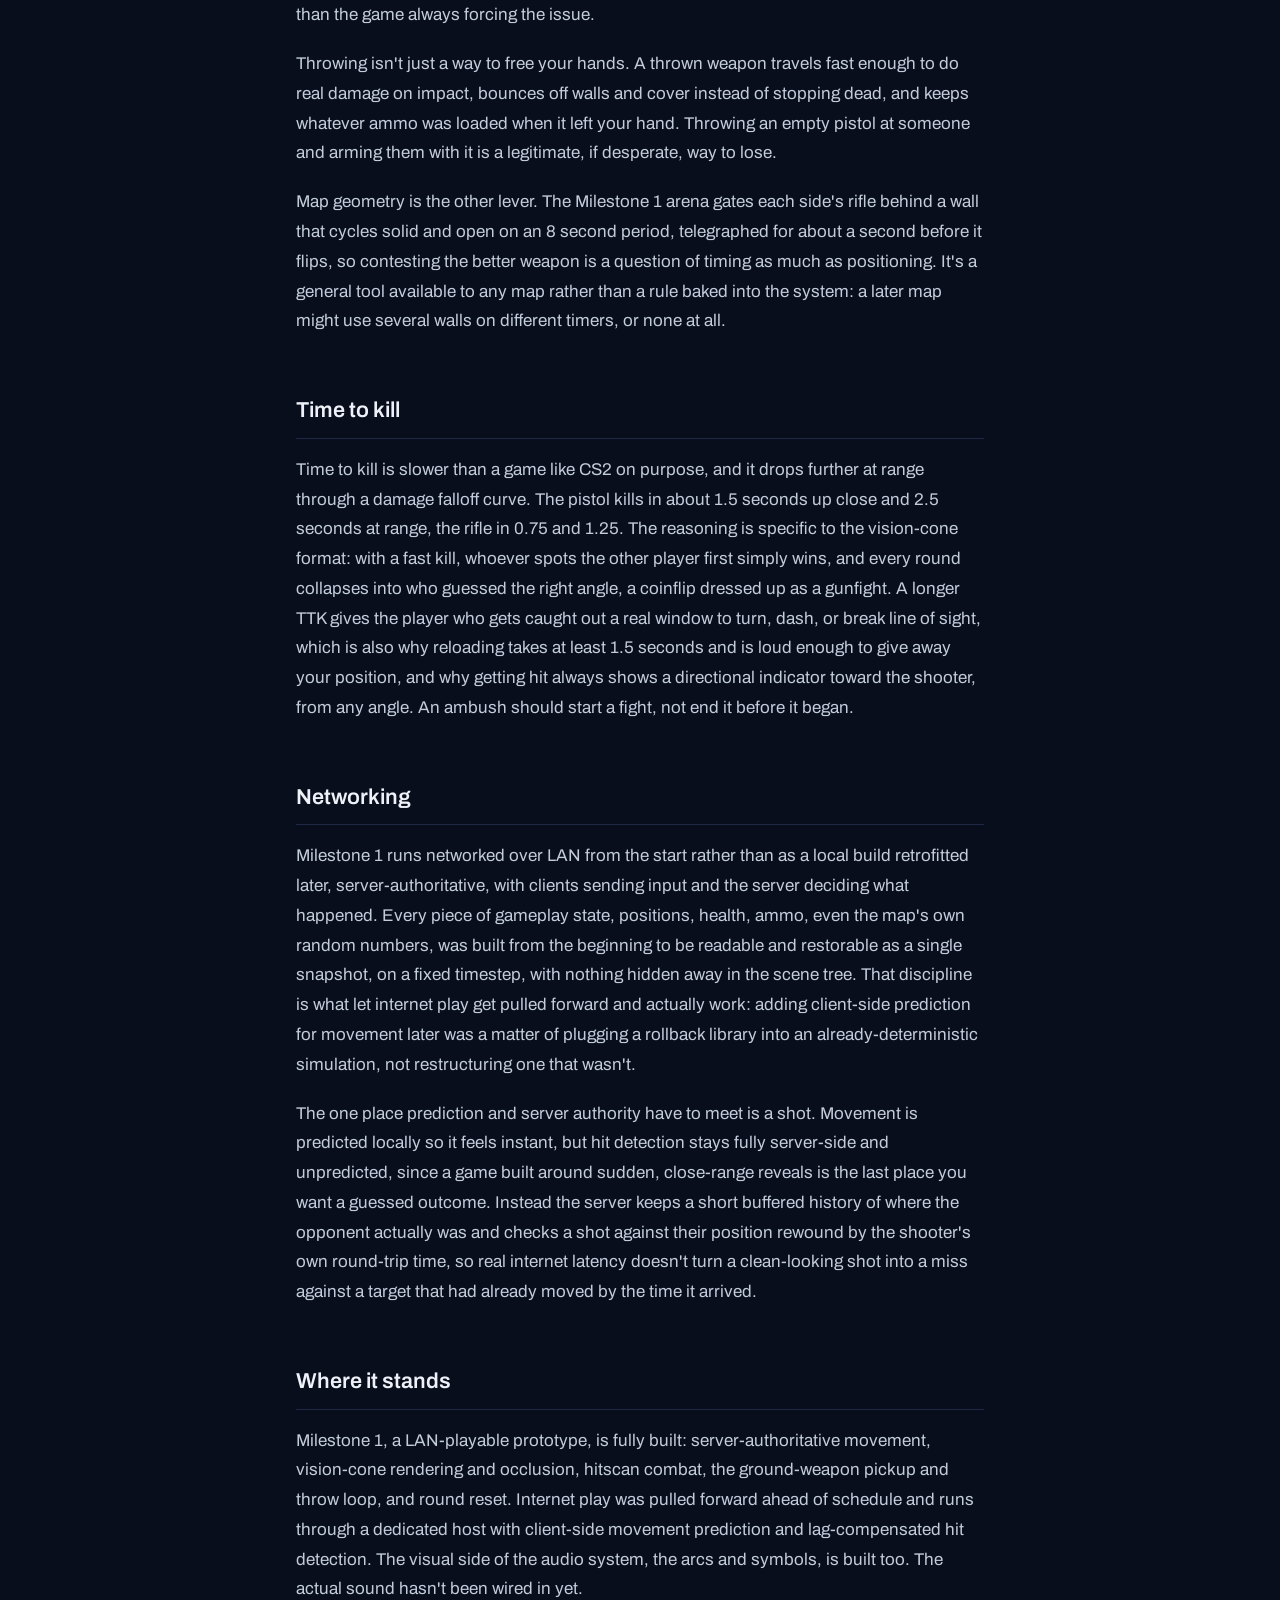
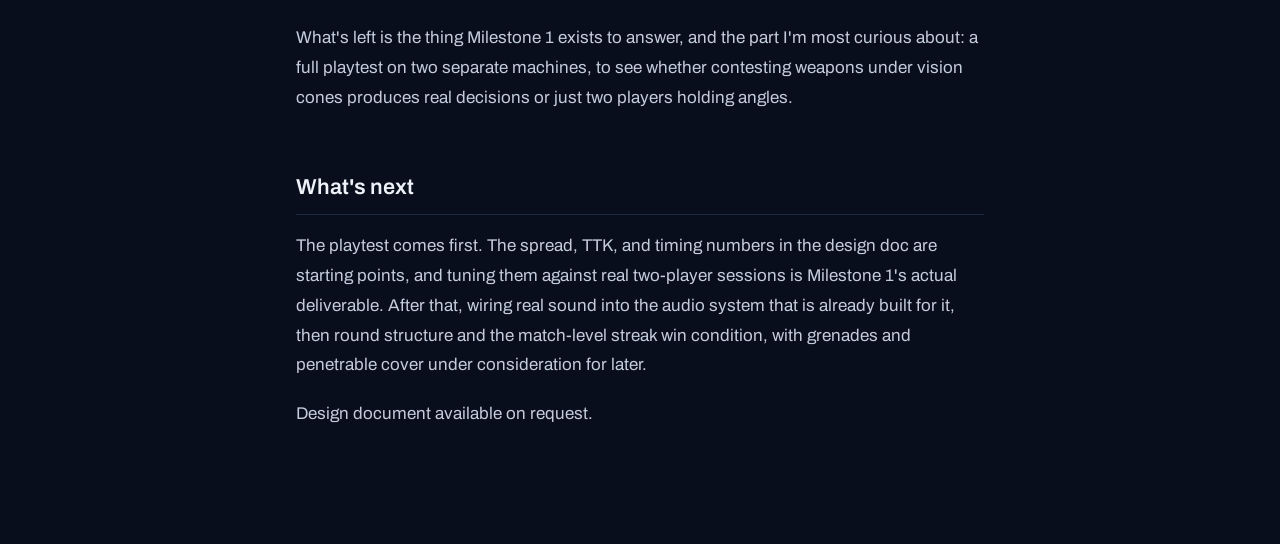
==== commit ef2a6c15: "Restore natural contractions in Killstreak writeup The rewrite over-corrected to full forms everywhe" ====
--- a/killstreak/killstreak.html
+++ b/killstreak/killstreak.html
@@ -43,20 +43,20 @@
 
   <p>The cone is built from Godot's 2D lighting system rather than a hand-rolled visibility check, a spotlight standing in for a sightline, with wall geometry acting as the light blocker. Hidden means not drawn at all: hard-edged occlusion, no soft shadows, no falloff, so a visible edge always means something real about the geometry and not a lighting artifact. Cone angle sits at 50 degrees, widened from 45 after early testing felt too tight.</p>
 
-  <p>Sound covers the gap the cone leaves. Footsteps outside your vision draw as an arc of possible bearings instead of an exact position, narrower for a loud sound like running, wider for a quiet one like walking. The true direction sits off centre within that arc on purpose, so a player cannot just learn to aim at its middle. Reload, pickup, and gunfire events draw as a marker instead, since what matters there is what happened, not roughly where.</p>
+  <p>Sound covers the gap the cone leaves. Footsteps outside your vision draw as an arc of possible bearings instead of an exact position, narrower for a loud sound like running, wider for a quiet one like walking. The true direction sits off centre within that arc on purpose, so a player can't just learn to aim at its middle. Reload, pickup, and gunfire events draw as a marker instead, since what matters there is what happened, not roughly where.</p>
 
   <figure>
     <img src="vision-cone.svg" alt="Diagram of a player's vision cone hard-clipped by a wall's shadow, with a visible opponent inside the cone, a hidden opponent outside it, and an audio arc whose true bearing sits off-centre within the band">
-    <figcaption>One player's view of a single moment. The opponent past the wall is lit and rendered. The one outside the cone entirely does not exist on screen at all. The audio arc gives away that something is moving up there, but its true bearing sits off centre in the band, not at its middle, so the arc alone cannot be aimed at directly.</figcaption>
+    <figcaption>One player's view of a single moment. The opponent past the wall is lit and rendered. The one outside the cone entirely doesn't exist on screen at all. The audio arc gives away that something is moving up there, but its true bearing sits off centre in the band, not at its middle, so the arc alone can't be aimed at directly.</figcaption>
   </figure>
 
   <h2>Ground weapons</h2>
 
   <p>Every player starts with a pistol and nothing else. Every stronger weapon is a pickup placed by the map. The catch is that you can only ever hold one gun: taking a new one off the ground means throwing your current one away first, and with no mid-round respawns, losing that exchange can leave you weaponless for the rest of it. That cost is what makes holding an angle with the pistol a real alternative to walking into a contested pickup, rather than the game always forcing the issue.</p>
 
-  <p>Throwing is not just a way to free your hands. A thrown weapon travels fast enough to do real damage on impact, bounces off walls and cover instead of stopping dead, and keeps whatever ammo was loaded when it left your hand. Throwing an empty pistol at someone and arming them with it is a legitimate, if desperate, way to lose.</p>
+  <p>Throwing isn't just a way to free your hands. A thrown weapon travels fast enough to do real damage on impact, bounces off walls and cover instead of stopping dead, and keeps whatever ammo was loaded when it left your hand. Throwing an empty pistol at someone and arming them with it is a legitimate, if desperate, way to lose.</p>
 
-  <p>Map geometry is the other lever. The Milestone 1 arena gates each side's rifle behind a wall that cycles solid and open on an 8 second period, telegraphed for about a second before it flips, so contesting the better weapon is a question of timing as much as positioning. It is a general tool available to any map rather than a rule baked into the system: a later map might use several walls on different timers, or none at all.</p>
+  <p>Map geometry is the other lever. The Milestone 1 arena gates each side's rifle behind a wall that cycles solid and open on an 8 second period, telegraphed for about a second before it flips, so contesting the better weapon is a question of timing as much as positioning. It's a general tool available to any map rather than a rule baked into the system: a later map might use several walls on different timers, or none at all.</p>
 
   <h2>Time to kill</h2>
 
@@ -64,15 +64,15 @@
 
   <h2>Networking</h2>
 
-  <p>Milestone 1 runs networked over LAN from the start rather than as a local build retrofitted later, server-authoritative, with clients sending input and the server deciding what happened. Every piece of gameplay state, positions, health, ammo, even the map's own random numbers, was built from the beginning to be readable and restorable as a single snapshot, on a fixed timestep, with nothing hidden away in the scene tree. That discipline is what let internet play get pulled forward and actually work: adding client-side prediction for movement later was a matter of plugging a rollback library into an already-deterministic simulation, not restructuring one that was not.</p>
+  <p>Milestone 1 runs networked over LAN from the start rather than as a local build retrofitted later, server-authoritative, with clients sending input and the server deciding what happened. Every piece of gameplay state, positions, health, ammo, even the map's own random numbers, was built from the beginning to be readable and restorable as a single snapshot, on a fixed timestep, with nothing hidden away in the scene tree. That discipline is what let internet play get pulled forward and actually work: adding client-side prediction for movement later was a matter of plugging a rollback library into an already-deterministic simulation, not restructuring one that wasn't.</p>
 
-  <p>The one place prediction and server authority have to meet is a shot. Movement is predicted locally so it feels instant, but hit detection stays fully server-side and unpredicted, since a game built around sudden, close-range reveals is the last place you want a guessed outcome. Instead the server keeps a short buffered history of where the opponent actually was and checks a shot against their position rewound by the shooter's own round-trip time, so real internet latency does not turn a clean-looking shot into a miss against a target that had already moved by the time it arrived.</p>
+  <p>The one place prediction and server authority have to meet is a shot. Movement is predicted locally so it feels instant, but hit detection stays fully server-side and unpredicted, since a game built around sudden, close-range reveals is the last place you want a guessed outcome. Instead the server keeps a short buffered history of where the opponent actually was and checks a shot against their position rewound by the shooter's own round-trip time, so real internet latency doesn't turn a clean-looking shot into a miss against a target that had already moved by the time it arrived.</p>
 
   <h2>Where it stands</h2>
 
-  <p>Milestone 1, a LAN-playable prototype, is fully built: server-authoritative movement, vision-cone rendering and occlusion, hitscan combat, the ground-weapon pickup and throw loop, and round reset. Internet play was pulled forward ahead of schedule and runs through a dedicated host with client-side movement prediction and lag-compensated hit detection. The visual side of the audio system, the arcs and symbols, is built too. The actual sound has not been wired in yet.</p>
+  <p>Milestone 1, a LAN-playable prototype, is fully built: server-authoritative movement, vision-cone rendering and occlusion, hitscan combat, the ground-weapon pickup and throw loop, and round reset. Internet play was pulled forward ahead of schedule and runs through a dedicated host with client-side movement prediction and lag-compensated hit detection. The visual side of the audio system, the arcs and symbols, is built too. The actual sound hasn't been wired in yet.</p>
 
-  <p>What is left is the thing Milestone 1 exists to answer, and the part I am most curious about: a full playtest on two separate machines, to see whether contesting weapons under vision cones produces real decisions or just two players holding angles.</p>
+  <p>What's left is the thing Milestone 1 exists to answer, and the part I'm most curious about: a full playtest on two separate machines, to see whether contesting weapons under vision cones produces real decisions or just two players holding angles.</p>
 
   <h2>What's next</h2>
 
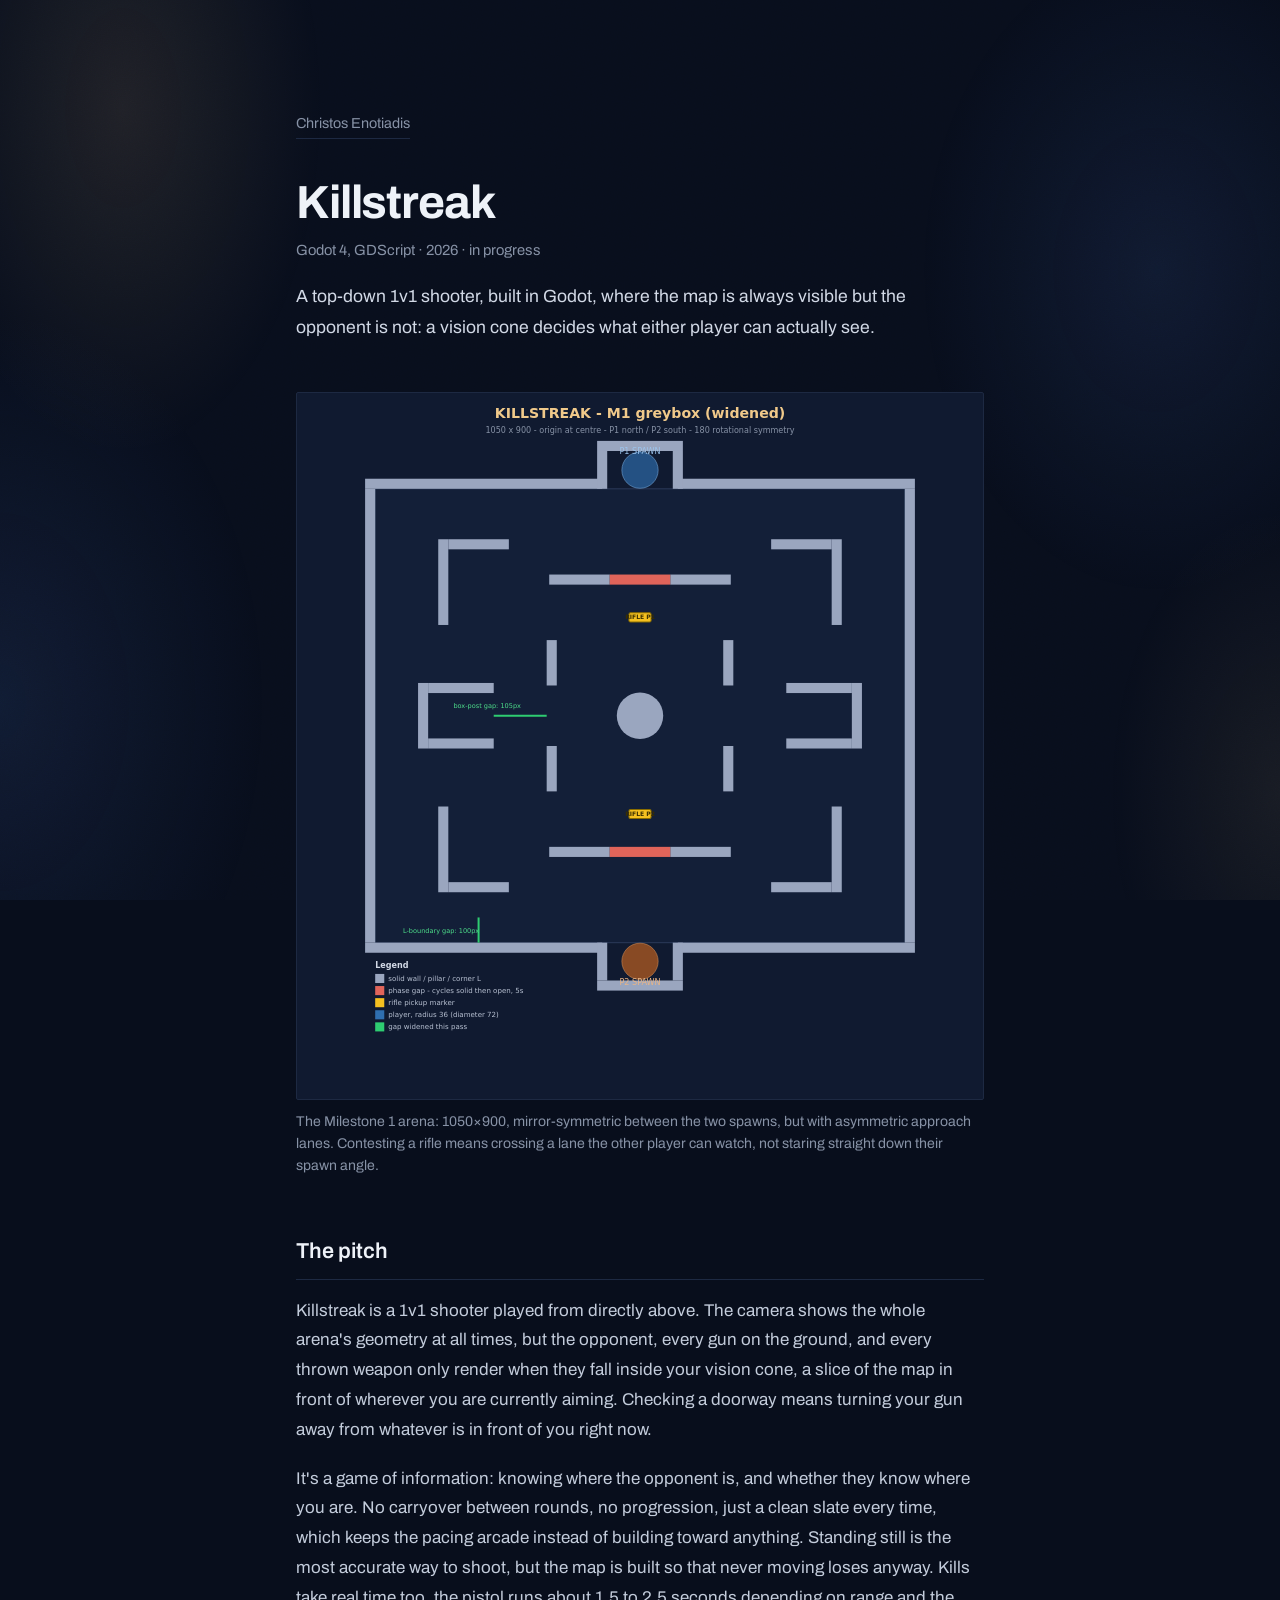
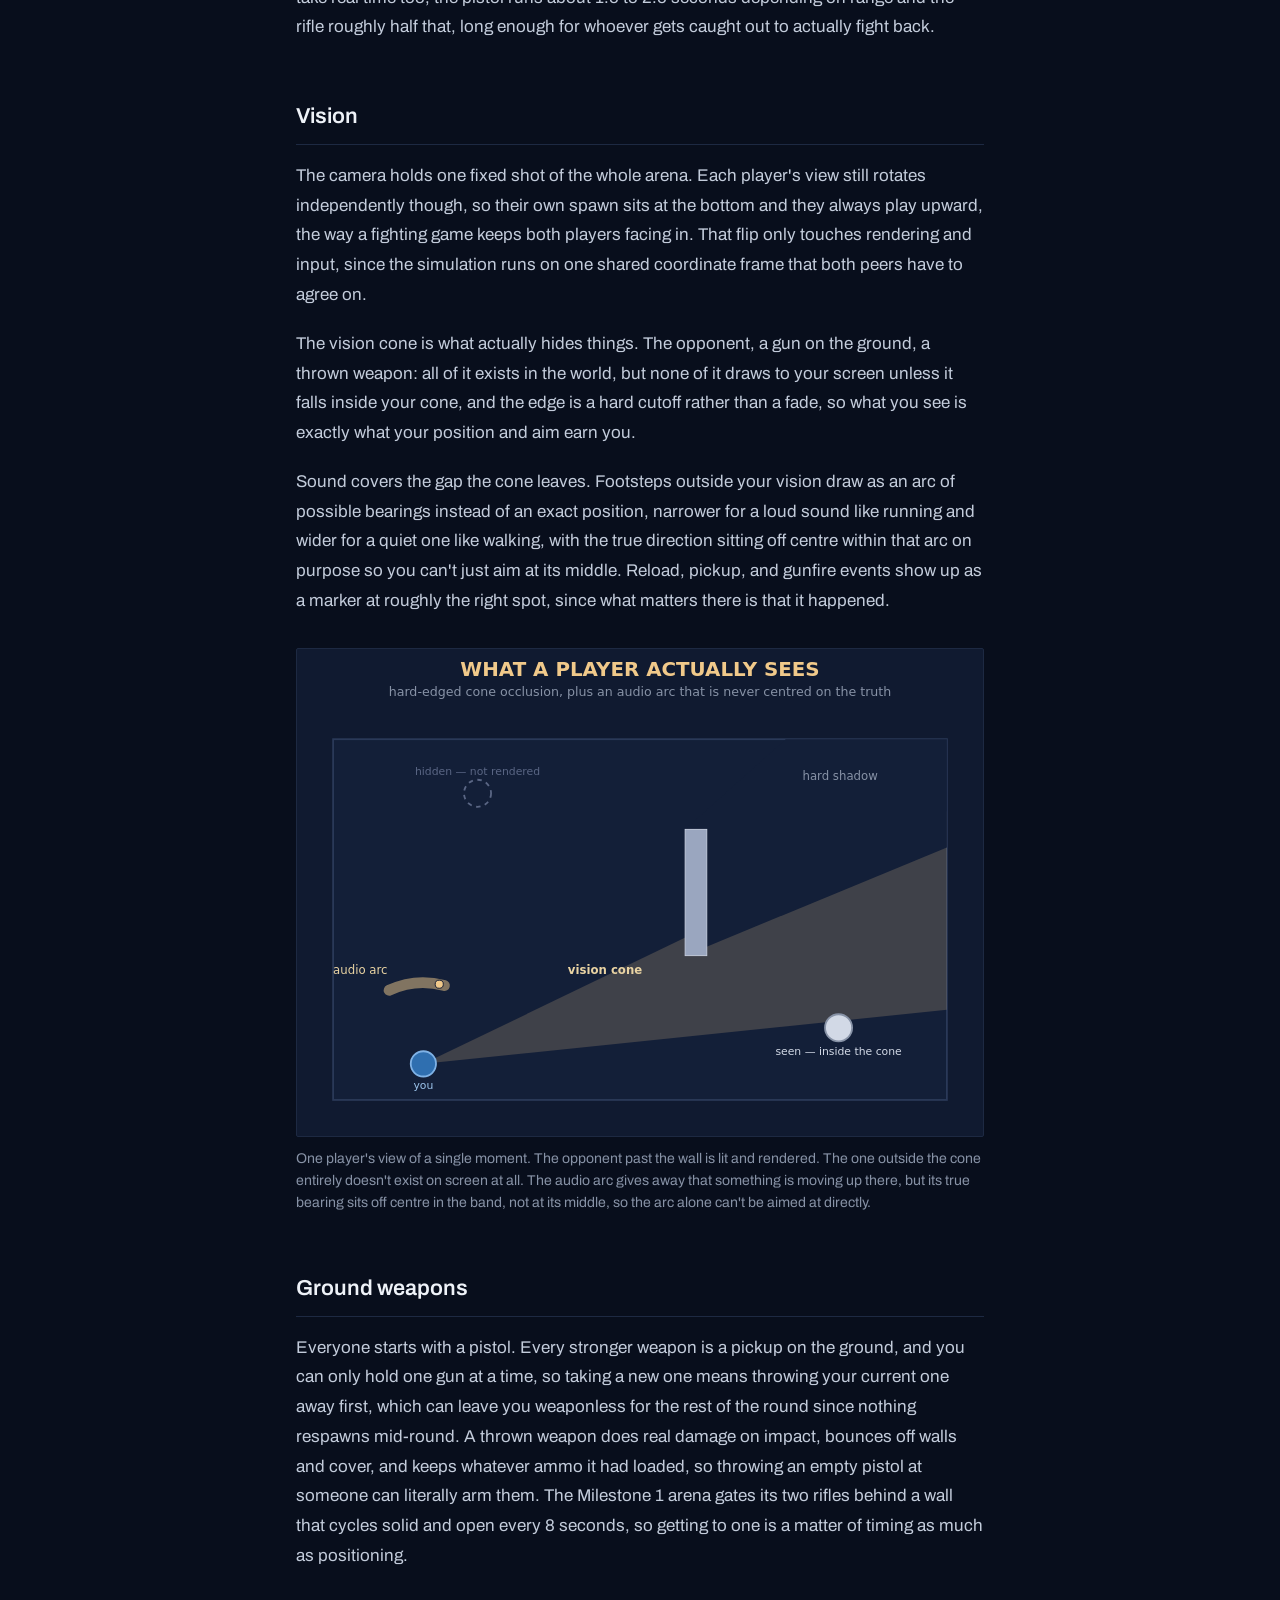
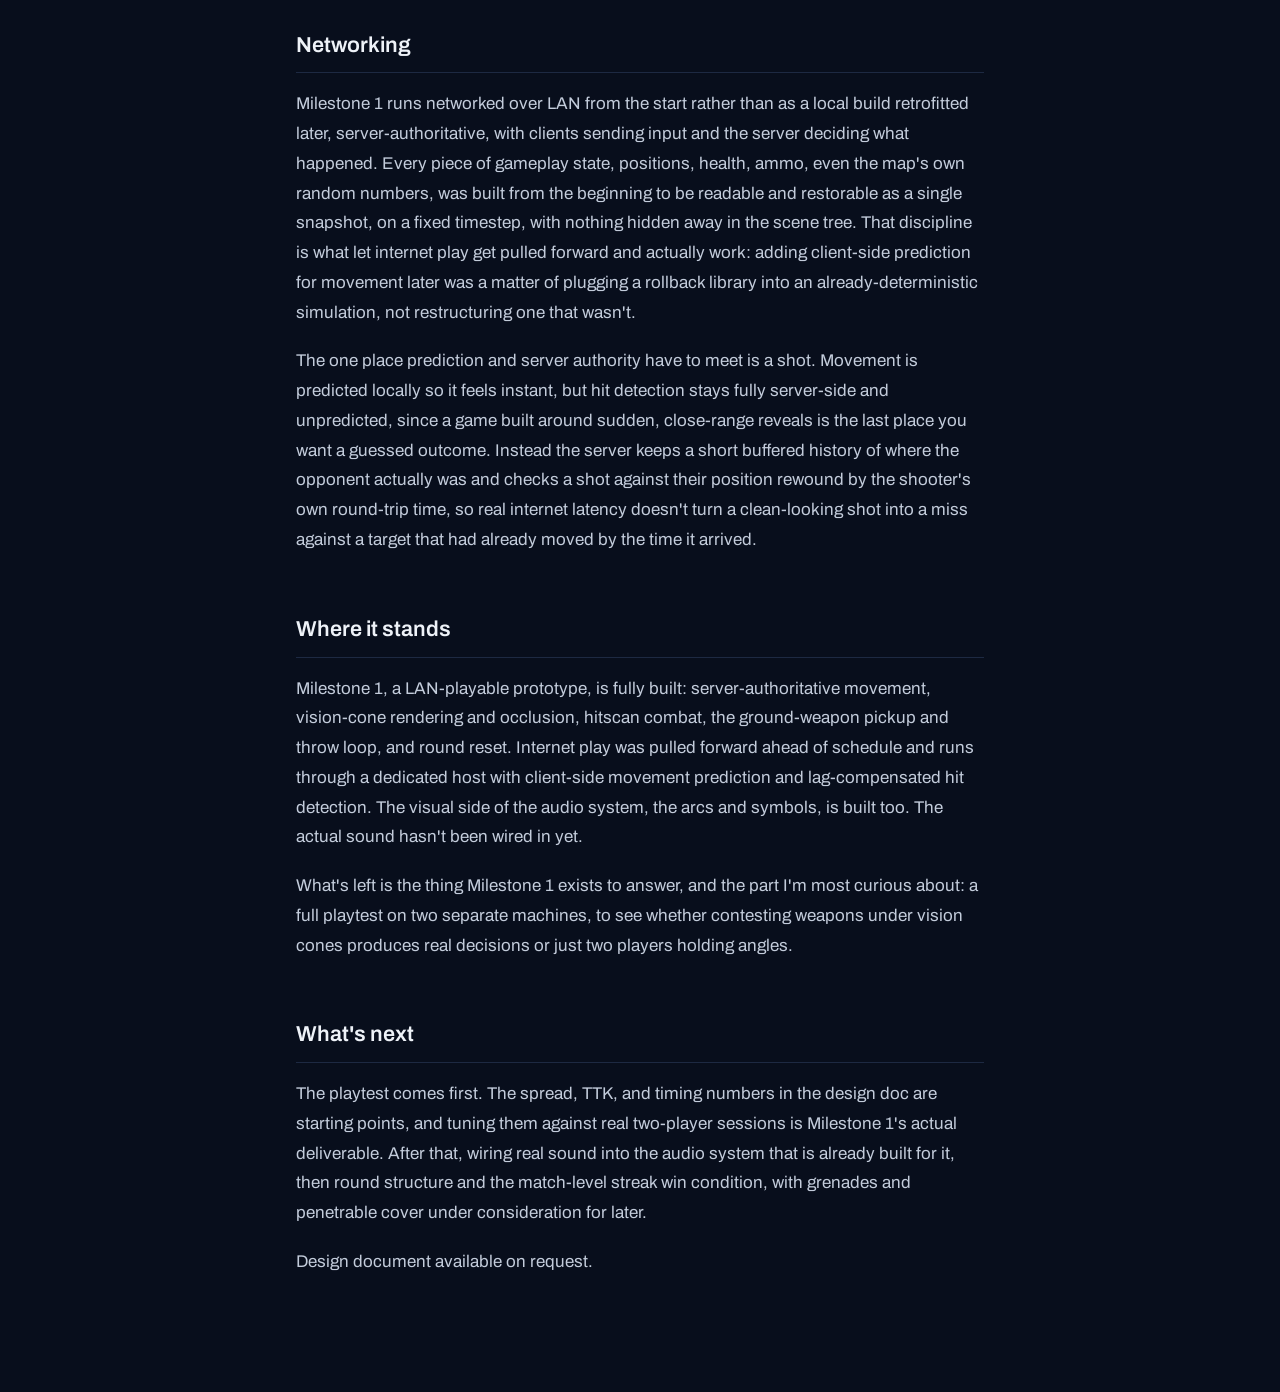
==== commit b42d9267: "Trim Killstreak writeup: cut repetition and negative framing Removed duplicate content across sectio" ====
--- a/killstreak/killstreak.html
+++ b/killstreak/killstreak.html
@@ -35,15 +35,15 @@
 
   <p>Killstreak is a 1v1 shooter played from directly above. The camera shows the whole arena's geometry at all times, but the opponent, every gun on the ground, and every thrown weapon only render when they fall inside your vision cone, a slice of the map in front of wherever you are currently aiming. Checking a doorway means turning your gun away from whatever is in front of you right now.</p>
 
-  <p>Health and ammo do not decide rounds here, information does: knowing where the opponent is, and whether they know where you are. Every weapon past the starting pistol sits on the ground instead of in a loadout, so contesting it is most of what a round is about. There is no carryover between rounds and no progression, just a clean slate each time, which keeps the pacing arcade instead of building toward anything across a match. Standing still is the most accurate way to shoot, but the map is built so that never moving loses anyway.</p>
+  <p>It's a game of information: knowing where the opponent is, and whether they know where you are. No carryover between rounds, no progression, just a clean slate every time, which keeps the pacing arcade instead of building toward anything. Standing still is the most accurate way to shoot, but the map is built so that never moving loses anyway. Kills take real time too, the pistol runs about 1.5 to 2.5 seconds depending on range and the rifle roughly half that, long enough for whoever gets caught out to actually fight back.</p>
 
   <h2>Vision</h2>
 
-  <p>The camera is static and shows the whole arena at once, no scrolling, no zoom. Each player's view is rotated independently so their own spawn sits at the bottom and they always play upward, the way a fighting game keeps both players facing in. The flip only touches rendering and input. The simulation itself runs on one shared coordinate frame, which matters once the game is networked and both peers have to agree on what actually happened.</p>
+  <p>The camera holds one fixed shot of the whole arena. Each player's view still rotates independently though, so their own spawn sits at the bottom and they always play upward, the way a fighting game keeps both players facing in. That flip only touches rendering and input, since the simulation runs on one shared coordinate frame that both peers have to agree on.</p>
 
-  <p>The cone is built from Godot's 2D lighting system rather than a hand-rolled visibility check, a spotlight standing in for a sightline, with wall geometry acting as the light blocker. Hidden means not drawn at all: hard-edged occlusion, no soft shadows, no falloff, so a visible edge always means something real about the geometry and not a lighting artifact. Cone angle sits at 50 degrees, widened from 45 after early testing felt too tight.</p>
+  <p>The vision cone is what actually hides things. The opponent, a gun on the ground, a thrown weapon: all of it exists in the world, but none of it draws to your screen unless it falls inside your cone, and the edge is a hard cutoff rather than a fade, so what you see is exactly what your position and aim earn you.</p>
 
-  <p>Sound covers the gap the cone leaves. Footsteps outside your vision draw as an arc of possible bearings instead of an exact position, narrower for a loud sound like running, wider for a quiet one like walking. The true direction sits off centre within that arc on purpose, so a player can't just learn to aim at its middle. Reload, pickup, and gunfire events draw as a marker instead, since what matters there is what happened, not roughly where.</p>
+  <p>Sound covers the gap the cone leaves. Footsteps outside your vision draw as an arc of possible bearings instead of an exact position, narrower for a loud sound like running and wider for a quiet one like walking, with the true direction sitting off centre within that arc on purpose so you can't just aim at its middle. Reload, pickup, and gunfire events show up as a marker at roughly the right spot, since what matters there is that it happened.</p>
 
   <figure>
     <img src="vision-cone.svg" alt="Diagram of a player's vision cone hard-clipped by a wall's shadow, with a visible opponent inside the cone, a hidden opponent outside it, and an audio arc whose true bearing sits off-centre within the band">
@@ -52,15 +52,7 @@
 
   <h2>Ground weapons</h2>
 
-  <p>Every player starts with a pistol and nothing else. Every stronger weapon is a pickup placed by the map. The catch is that you can only ever hold one gun: taking a new one off the ground means throwing your current one away first, and with no mid-round respawns, losing that exchange can leave you weaponless for the rest of it. That cost is what makes holding an angle with the pistol a real alternative to walking into a contested pickup, rather than the game always forcing the issue.</p>
-
-  <p>Throwing isn't just a way to free your hands. A thrown weapon travels fast enough to do real damage on impact, bounces off walls and cover instead of stopping dead, and keeps whatever ammo was loaded when it left your hand. Throwing an empty pistol at someone and arming them with it is a legitimate, if desperate, way to lose.</p>
-
-  <p>Map geometry is the other lever. The Milestone 1 arena gates each side's rifle behind a wall that cycles solid and open on an 8 second period, telegraphed for about a second before it flips, so contesting the better weapon is a question of timing as much as positioning. It's a general tool available to any map rather than a rule baked into the system: a later map might use several walls on different timers, or none at all.</p>
-
-  <h2>Time to kill</h2>
-
-  <p>Time to kill is slower than a game like CS2 on purpose, and it drops further at range through a damage falloff curve. The pistol kills in about 1.5 seconds up close and 2.5 seconds at range, the rifle in 0.75 and 1.25. The reasoning is specific to the vision-cone format: with a fast kill, whoever spots the other player first simply wins, and every round collapses into who guessed the right angle, a coinflip dressed up as a gunfight. A longer TTK gives the player who gets caught out a real window to turn, dash, or break line of sight, which is also why reloading takes at least 1.5 seconds and is loud enough to give away your position, and why getting hit always shows a directional indicator toward the shooter, from any angle. An ambush should start a fight, not end it before it began.</p>
+  <p>Everyone starts with a pistol. Every stronger weapon is a pickup on the ground, and you can only hold one gun at a time, so taking a new one means throwing your current one away first, which can leave you weaponless for the rest of the round since nothing respawns mid-round. A thrown weapon does real damage on impact, bounces off walls and cover, and keeps whatever ammo it had loaded, so throwing an empty pistol at someone can literally arm them. The Milestone 1 arena gates its two rifles behind a wall that cycles solid and open every 8 seconds, so getting to one is a matter of timing as much as positioning.</p>
 
   <h2>Networking</h2>
 
